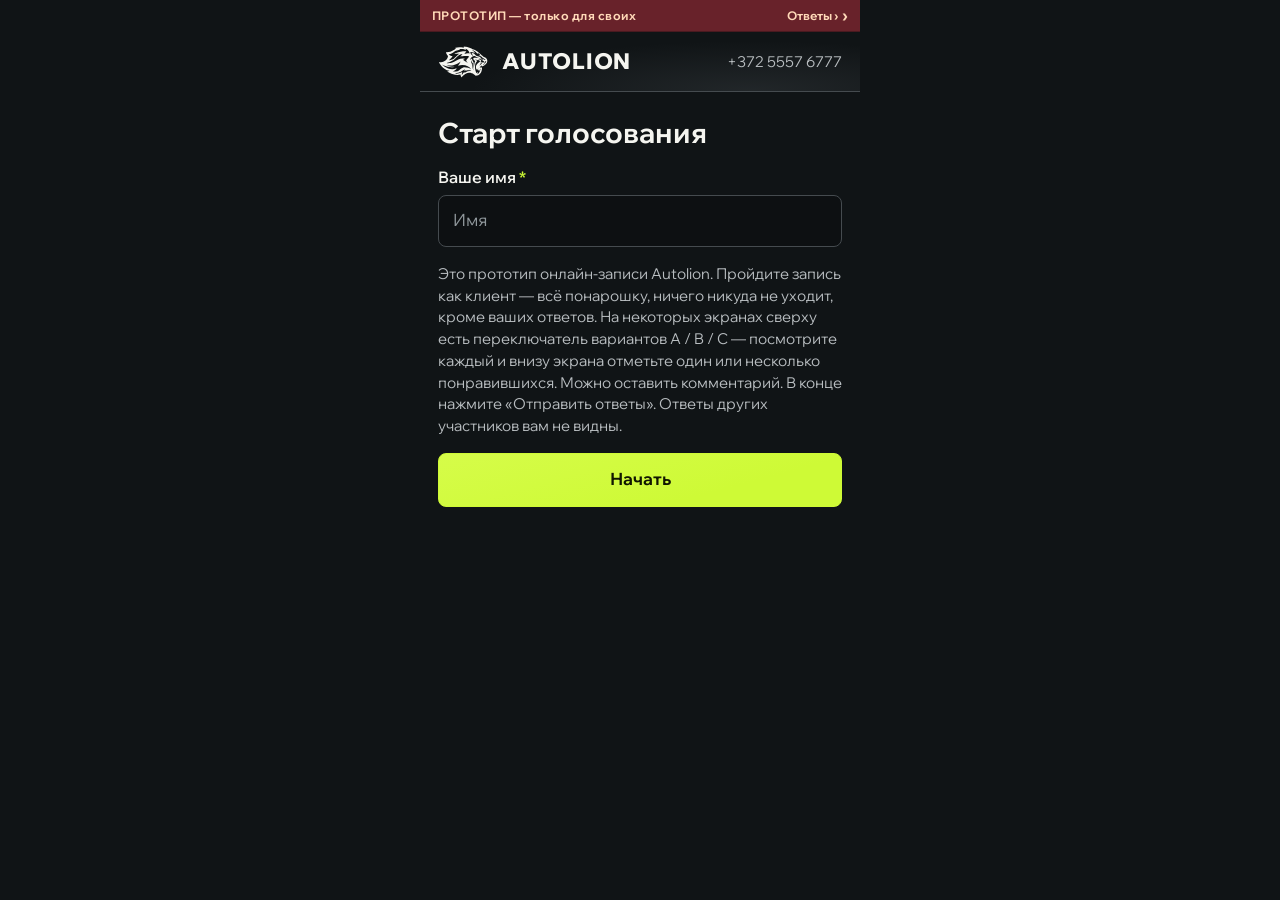
==== proto/index.html @ 2fd03dfa "Booking form voting prototype in /proto/" ====
<!doctype html>
<html lang="ru">
<head>
  <meta charset="utf-8">
  <meta name="robots" content="noindex, nofollow">
  <meta name="viewport" content="width=device-width, initial-scale=1, viewport-fit=cover">
  <title>Autolion — прототип записи (голосование)</title>
  <link rel="icon" href="data:,">
  <link rel="stylesheet" href="styles.css">
  <script src="config.js"></script>
  <script src="data.js"></script>
</head>
<body>
  <svg width="0" height="0" style="position:absolute">
    <defs>
      <symbol id="i-check" viewBox="0 0 24 24"><path d="M5 12.5l4.5 4.5L19 7.5"/></symbol>
      <symbol id="i-mail" viewBox="0 0 24 24"><rect x="3" y="5" width="18" height="14" rx="2"/><path d="M3 7l9 6 9-6"/></symbol>
      <symbol id="i-cal" viewBox="0 0 24 24"><rect x="3" y="5" width="18" height="16" rx="2"/><path d="M3 10h18M8 3v4M16 3v4"/></symbol>
      <symbol id="i-pin" viewBox="0 0 24 24"><path d="M12 21s7-6.1 7-11.5a7 7 0 0 0-14 0C5 14.9 12 21 12 21z"/><circle cx="12" cy="9.5" r="2.5"/></symbol>
      <symbol id="i-down" viewBox="0 0 24 24"><path d="M6 9l6 6 6-6"/></symbol>
      <symbol id="i-right" viewBox="0 0 24 24"><path d="M9 6l6 6-6 6"/></symbol>
      <symbol id="i-swap" viewBox="0 0 24 24"><path d="M4 8h13l-3-3M20 16H7l3 3"/></symbol>
      <symbol id="i-list" viewBox="0 0 24 24"><path d="M8 6h12M8 12h12M8 18h12M4 6h.01M4 12h.01M4 18h.01"/></symbol>
      <symbol id="i-wash" viewBox="0 0 24 24"><path d="M12 3s5 6 5 10a5 5 0 0 1-10 0c0-4 5-10 5-10z"/></symbol>
      <symbol id="i-tire" viewBox="0 0 24 24"><circle cx="12" cy="12" r="9"/><circle cx="12" cy="12" r="4"/></symbol>
      <symbol id="i-doc" viewBox="0 0 24 24"><path d="M14 3H6v18h12V7z"/><path d="M14 3v4h4M9 13h6M9 17h6"/></symbol>
      <symbol id="i-car" viewBox="0 0 24 24"><path d="M2.5 18.5v-3l2.2-3.8h7.6l3 3.8h3.2a1 1 0 0 1 1 1v2"/><path d="M2.5 18.5h1.7M9.4 18.5h4.7M19.3 18.5h1.2"/><circle cx="6.8" cy="18.5" r="1.9"/><circle cx="16.7" cy="18.5" r="1.9"/><circle cx="16.5" cy="5.5" r="3"/><path d="M18.7 7.7l2.8 2.8"/></symbol>
      <symbol id="i-snow" viewBox="0 0 24 24"><path d="M12 3v18M4.2 7.5l15.6 9M4.2 16.5l15.6-9"/></symbol>
      <symbol id="i-warn" viewBox="0 0 24 24"><circle cx="12" cy="12" r="9"/><path d="M12 8v5M12 16h.01"/></symbol>
      <symbol id="i-search" viewBox="0 0 24 24"><circle cx="11" cy="11" r="7"/><path d="M20 20l-4-4"/></symbol>
      <symbol id="i-plus" viewBox="0 0 24 24"><path d="M12 5v14M5 12h14"/></symbol>
    </defs>
  </svg>

  <div id="proto-bar">
    <span>ПРОТОТИП — только для своих</span>
    <button type="button" id="proto-answers">Ответы ›</button>
  </div>

  <header class="header">
    <span class="brand-symbol"></span>
    <span class="brand-word">AUTOLION</span>
    <span class="hdr-phone">+372&nbsp;5557&nbsp;6777</span>
  </header>

  <main id="app" aria-live="polite"></main>

  <div id="overlays"></div>

  <div id="toast" class="toast" role="status" aria-live="polite"></div>

  <script src="app.js"></script>
</body>
</html>
---- proto/styles.css ----
@font-face{
  font-family:'Wix Madefor Display';
  src:url('assets/WixMadeforDisplay-VariableFont_wght.ttf') format('truetype');
  font-weight:400 800;
  font-display:swap;
}
:root{
  color-scheme:dark;
  --bg:#101416;
  --surface:#15191C;
  --text:#f5f5f0;
  --muted:#b8bdc0;
  --muted2:#9aa1a5;
  --line:#454B4F;
  --accent:#CEFA36;
  --accent-top:#D6FC49;
  --on-accent:#111700;
  --selected:#252E19;
  --panel:linear-gradient(150deg,#1C2124,#121719);
  --secondary:rgba(8,12,14,.14);
  --ph:#8f979b;
  --amber:#FFB547;
  --gold:#ffcf7a;
  --field:#0d1012;
  --t-title:28px;
  --t-h:20px;
  --t-body:17px;
  --t-label:16px;
  --t-sec:15px;
  --t-meta:14px;
  --t-min:13px;
}
*{box-sizing:border-box}
html,body{margin:0;padding:0;background:var(--bg);color:var(--text);font-family:'Wix Madefor Display',Arial,sans-serif;font-size:var(--t-body);line-height:1.45;-webkit-font-smoothing:antialiased}
body{max-width:440px;margin:0 auto;min-height:100vh;display:flex;flex-direction:column}
img,svg{vertical-align:middle}
.icon{width:20px;height:20px;flex-shrink:0;fill:none;stroke:currentColor;stroke-width:1.75;stroke-linecap:round;stroke-linejoin:round}
button,input,select,textarea{font:inherit;color:inherit}
button{background:none;border:none;cursor:pointer;padding:0}
button:disabled{cursor:not-allowed}
a{color:inherit;text-decoration:none}

/* top bars */
#proto-bar{
  position:sticky;top:0;z-index:60;height:32px;padding:0 12px;
  display:flex;align-items:center;justify-content:space-between;gap:12px;
  background:#68222a;color:#ffd9b8;font-size:12px;font-weight:700;letter-spacing:.04em;
  border-bottom:1px solid #4a1a20;
}
#proto-answers{color:#ffd9b8;font-size:12px;font-weight:700;white-space:nowrap;display:flex;align-items:center;gap:4px;background:none;border:none;cursor:pointer}
#proto-answers::after{content:'›';font-size:16px;line-height:1}
.header{
  height:60px;display:flex;align-items:center;gap:14px;padding:0 18px;
  background:radial-gradient(ellipse at 75% 100%,rgba(140,150,157,.14),transparent 60%),var(--bg);
  border-bottom:1px solid var(--line);
}
.brand-symbol{
  width:50px;height:32px;background:url('assets/logo.svg') center/contain no-repeat;background-size:contain;flex:none;
}
.brand-word{font-size:22px;font-weight:800;letter-spacing:.035em;color:var(--text)}
.hdr-phone{margin-left:auto;font-size:15px;white-space:nowrap;color:var(--muted)}

/* voting bar */
.vote-bar{
  position:sticky;top:32px;z-index:54;background:var(--surface);border-bottom:1px solid var(--line);
  padding:8px 18px 10px;display:flex;flex-direction:column;gap:6px;
}
.vote-bar .vt{font-size:13px;font-weight:600;color:var(--muted2);margin:0}
.vote-switch{display:flex;gap:6px;flex-wrap:wrap}
.vote-switch button{
  min-height:36px;padding:6px 14px;border:1px solid var(--line);border-radius:20px;background:var(--field);
  font-size:15px;font-weight:600;color:var(--text);
}
.vote-switch button.on{background:var(--accent);color:var(--on-accent);border-color:var(--accent)}
.vote-switch button:disabled{opacity:.4;cursor:not-allowed}

/* main screens */
#app{flex:1;display:flex;flex-direction:column;padding:0 18px 24px;max-width:440px;width:100%;margin:0 auto}
.screen{flex:1;display:flex;flex-direction:column;gap:16px}
.screen > *{margin-top:0}
.screen > h2{margin-top:24px}
.screen > h3{margin-top:24px}
.stepline{font-size:var(--t-sec);color:var(--muted);margin:0 0 10px}
.stepline b{color:var(--accent);font-weight:600}
.steps{display:grid;grid-template-columns:repeat(4,1fr);gap:6px;margin:0 0 6px;padding:0;list-style:none}
.steps li{font-size:0;border-top-width:4px;border-top-style:solid;border-top-color:var(--line);padding-top:0;height:4px}
.steps li.done{border-top-color:#6f8a1d}
.steps li.cur{border-top-color:var(--accent)}
h2{font-size:var(--t-title);line-height:1.2;font-weight:700;margin:0}
h3{font-size:var(--t-h);line-height:1.3;margin:0;font-weight:600}
p{margin:0}

.button{
  display:flex;align-items:center;justify-content:center;gap:10px;min-height:54px;border:1px solid var(--line);
  border-radius:8px;padding:12px 18px;font-size:var(--t-body);font-weight:600;background:var(--secondary);width:100%;color:var(--text);
}
.button.primary{
  color:var(--on-accent);font-weight:700;border-color:var(--accent);
  background:linear-gradient(165deg,var(--accent-top),var(--accent) 70%);
}
.button.dim{opacity:.4;pointer-events:none}
.button.secondary{background:transparent;color:var(--muted)}
.back{display:flex;align-items:center;justify-content:center;min-height:44px;margin:0;font-size:16px;color:var(--muted)}
.row2{display:grid;grid-template-columns:1fr 1fr;gap:8px}
.row2 .button{margin-top:0;font-size:16px;padding:10px 8px;gap:8px}

/* groups / items */
.grp{border:1px solid var(--line);border-radius:8px;background:rgba(120,130,137,.04);overflow:hidden}
.grp-h{display:flex;align-items:center;gap:8px;padding:0 14px 0 0;min-height:64px}
.grp-main{flex:1;display:flex;align-items:center;gap:12px;background:none;border:none;color:inherit;padding:13px 0;text-align:left;min-width:0}
.grp-main .t{flex:1;min-width:0;font-size:var(--t-body);font-weight:600;line-height:1.25}
.grp-main .t small{display:block;font-size:14px;font-weight:400;color:var(--muted);line-height:1.3;margin-top:3px}
.grp-main .t small.et{font-style:italic;color:var(--muted2)}
.chev{width:18px;height:18px;color:var(--muted);flex:none}
.grp.open{border-color:var(--accent);background:var(--selected)}
.grp.open .grp-h{border-bottom:1px solid #3c4a22}
.grp-b{padding:8px 12px 12px}
.item{display:flex;align-items:flex-start;gap:10px;padding:10px 4px;border-bottom:1px solid #2f3a22;font-size:var(--t-body);min-height:52px;line-height:1.3}
.item:last-child{border-bottom:0}
.item .box{margin-top:2px}
.item.dis{color:#596066}
.item.dis .box{border-color:#41474b;background:#1b1f22}
.item .why{display:block;font-size:var(--t-min);color:var(--muted2);margin-top:2px}
.item .dur{margin-left:auto;font-size:var(--t-meta);color:var(--muted);white-space:nowrap}
.tot{display:flex;justify-content:space-between;align-items:center;margin-top:8px;padding:10px 12px;border-radius:6px;background:rgba(0,0,0,.25);font-size:var(--t-sec)}
.tot b{font-size:var(--t-h)}
.mnote{display:flex;gap:8px;font-size:var(--t-meta);color:var(--gold);line-height:1.4;margin-top:8px}
.mnote .icon{width:18px;height:18px;margin-top:1px;flex:none}
.i-btn{
  width:44px;height:44px;border-radius:50%;display:grid;place-items:center;flex:none;color:var(--muted);
  border:none;font-size:14px;font-style:italic;font-family:Georgia,serif;font-weight:700;
  position:relative;
}
.i-btn::before{content:'';position:absolute;width:24px;height:24px;border:1.5px solid #8f979b;border-radius:50%}
.i-btn.open::before{border-color:var(--accent);color:var(--accent)}
.i-btn.open{color:var(--accent)}
.info-inline{display:inline-flex;width:24px;height:24px;border-radius:50%;border:1.5px solid var(--muted);color:var(--muted);font-size:14px;font-weight:700;justify-content:center;align-items:center;font-style:italic;font-family:Georgia,serif;vertical-align:middle;margin-left:6px;background:none}

/* checkbox / radio */
.cb{display:flex;align-items:flex-start;gap:12px;font-size:var(--t-body);min-height:44px;margin:0;cursor:pointer}
.cb input[type=checkbox],.vp-option input[type=checkbox],.sheet .it input[type=checkbox]{
  position:absolute;opacity:0;width:24px;height:24px;margin:0;cursor:pointer;
}
.box{width:24px;height:24px;border:1.5px solid #5b6266;border-radius:6px;flex:none;display:grid;place-items:center;cursor:pointer;background:transparent}
.box.on{background:var(--accent);border-color:var(--accent)}
.box.on::after{content:'';width:6px;height:12px;border:solid var(--on-accent);border-width:0 2.5px 2.5px 0;transform:rotate(45deg) translate(-1px,-1px)}
.radio{width:22px;height:22px;border:1.5px solid currentColor;border-radius:50%;flex:none;display:grid;place-items:center;margin-left:auto}
.sel .radio{color:var(--accent)}
.sel .radio::after{content:'';width:10px;height:10px;border-radius:50%;background:currentColor}
.option{
  display:flex;align-items:center;gap:12px;border:1px solid var(--line);border-radius:8px;padding:12px 14px;min-height:56px;
  font-size:var(--t-body);line-height:1.3;background:rgba(120,130,137,.04);margin-bottom:8px;cursor:pointer;
}
.option.sel{border-color:var(--accent);background:var(--selected)}
.option .sub{display:block;font-size:var(--t-meta);color:var(--muted)}
.option .icon:first-child{width:24px;height:24px}

/* form fields */
.field{margin-bottom:0}
.field label.l{display:block;font-size:var(--t-label);font-weight:600;margin-bottom:6px}
.req{color:var(--accent);font-weight:700}
.opt{color:var(--muted);font-weight:400;font-size:var(--t-meta)}
.input,select.input{
  width:100%;border:1px solid var(--line);border-radius:8px;background:var(--field);padding:0 14px;
  font-size:var(--t-body);min-height:52px;color:var(--text);outline:none;
}
.input:focus{border-color:var(--accent)}
.input::placeholder{color:var(--ph)}
.input.dis{background:#191d20;border-style:dashed;color:#5a6166}
.legend-req{font-size:var(--t-meta);color:var(--muted);margin:0}
.small{font-size:var(--t-meta);color:var(--muted);margin:6px 0 0 36px;line-height:1.35}
.small.hl{color:var(--gold)}
.tip{position:relative;margin-top:9px;background:#e9ece6;color:#141a1c;border-radius:6px;padding:10px 12px;font-size:var(--t-sec);line-height:1.4;box-shadow:0 6px 20px rgba(0,0,0,.45)}
.tip::before{content:'';position:absolute;top:-6px;left:118px;border:6px solid transparent;border-top:0;border-bottom-color:#e9ece6}

/* phone country */
.phone{display:flex;gap:8px}
.cc{display:flex;align-items:center;gap:7px;border:1px solid var(--line);border-radius:8px;background:var(--surface);padding:0 11px;font-size:var(--t-body);min-height:52px;white-space:nowrap;cursor:pointer}
.cc.open{border-color:var(--accent)}
.phone .input{flex:1}
.dd{border:1px solid var(--accent);border-radius:8px;background:var(--surface);margin-top:6px;box-shadow:0 10px 28px rgba(0,0,0,.6);overflow:hidden}
.dd .s{padding:10px 12px;border-bottom:1px solid var(--line);color:var(--ph);font-size:16px;display:flex;align-items:center;gap:8px}
.dd .s input{flex:1;background:none;border:none;outline:none;color:var(--text);font-size:16px;min-height:28px}
.dd .r{display:flex;align-items:center;gap:11px;padding:0 12px;min-height:48px;font-size:var(--t-body);border-bottom:1px solid #262b2e;cursor:pointer;background:none;width:100%;text-align:left}
.dd .r:last-child{border-bottom:0}
.dd .r .c{margin-left:auto;color:var(--muted);font-size:14px;white-space:nowrap}
.dd .r.on{background:var(--selected)}
.dd .r.on .c{color:var(--accent)}
.dd .list{max-height:300px;overflow-y:auto}
.flag{font-family:'Noto Color Emoji','Segoe UI Emoji',sans-serif;font-size:20px;line-height:1}
.dim{opacity:.35}

/* calendar */
.calzone{position:relative;height:var(--zh,250px);min-height:150px;flex:none;margin:0 -6px;border-radius:8px}
.zonebg{position:absolute;inset:0;background:var(--surface);border-radius:8px;border:1px solid #2a3034;pointer-events:none}
.calscroll{position:absolute;inset:0;overflow-y:auto;overflow-x:hidden;overscroll-behavior:contain;scrollbar-width:none;-webkit-overflow-scrolling:touch;padding:0 6px;
  -webkit-mask-image:linear-gradient(#000 85%,transparent);mask-image:linear-gradient(#000 85%,transparent)}
.calscroll::-webkit-scrollbar{display:none}
.stick{position:sticky;top:0;z-index:3;background:var(--surface);padding-bottom:2px}
.stick .cal-head{margin:0;padding:4px 0 6px;font-size:20px;font-weight:600;justify-content:center;display:flex;align-items:center}
.dowrow{display:grid;grid-template-columns:repeat(7,1fr);gap:5px;text-align:center}
.dowrow div{font-size:var(--t-min);color:var(--muted)}
.wk{display:grid;grid-template-columns:repeat(7,1fr);gap:5px;padding-top:20px}
.wk .d{height:50px;display:flex;flex-direction:column;align-items:center;justify-content:center;gap:2px;font-size:var(--t-body);border:1px solid var(--line);border-radius:6px;position:relative;cursor:pointer;background:var(--field)}
.wk .d.open{border-color:#6b7378;font-weight:600}
.wk .d.closed{border-color:transparent;color:#4a5155;cursor:default;background:#181c1f}
.wk .d.sel{border-color:var(--accent);background:var(--accent);color:var(--on-accent);font-weight:700}
.wk .d.today{color:var(--text)}
.wk .d.today::after{content:'';position:absolute;bottom:6px;left:50%;width:5px;height:5px;margin-left:-2.5px;border-radius:50%;background:var(--accent)}
.wk .d.sel.today{color:var(--on-accent)}
.wk .d.sel.today::after{background:var(--on-accent)}
.mlab{font-size:11px;font-weight:600;color:var(--accent);line-height:1;text-transform:lowercase}
.fade{position:absolute;left:0;right:0;bottom:0;height:34px;pointer-events:none;z-index:4;border-radius:0 0 8px 8px;background:linear-gradient(to bottom,rgba(21,25,28,0),rgba(21,25,28,.85))}
.hint{display:flex;align-items:center;justify-content:center;gap:6px;font-size:14px;line-height:18px;color:var(--muted2);transition:opacity .35s ease;margin:0}
.hint svg{width:16px;height:16px;animation:bob 1.6s ease-in-out infinite}
.hint.gone{opacity:0;pointer-events:none}
@keyframes bob{0%,100%{transform:translateY(0)}50%{transform:translateY(3px)}}
#weeks.nudge{animation:nudge .6s ease-in-out .5s 1 both}
@keyframes nudge{0%,100%{transform:translateY(0)}45%{transform:translateY(-30px)}}

/* time slots */
.slots{display:grid;grid-template-columns:repeat(4,1fr);gap:6px}
.slot{border:1px solid var(--line);border-radius:6px;text-align:center;padding:11px 0;font-size:16px;height:44px;display:grid;place-items:center;cursor:pointer;background:var(--field)}
.slot.busy{background:#181c1f;color:#50575c;border-color:#2a3033;text-decoration:none;cursor:not-allowed}
.slot.sel{border-color:var(--accent);background:var(--accent);color:var(--on-accent);font-weight:700}

/* summary */
.sum{border:1px solid var(--line);border-radius:8px;background:var(--field)}
.sum div{display:flex;justify-content:space-between;gap:12px;padding:11px 13px;font-size:var(--t-sec);border-bottom:1px solid #2c3236}
.sum div:last-child{border-bottom:0}
.sum dt,.sum span:first-child{color:var(--muted)}
.sum b{text-align:right;font-weight:600;white-space:nowrap}
.ok{display:flex;gap:12px;align-items:center;margin-bottom:0}
.ok .circle{width:42px;height:42px;border-radius:50%;background:var(--accent);display:grid;place-items:center;color:var(--on-accent);flex:none}
.ok .circle .icon{width:24px;height:24px;stroke-width:2.6}
.ok h3{margin:0;font-size:24px}
.sent{display:flex;gap:10px;align-items:flex-start;font-size:var(--t-sec);border-radius:8px;padding:10px 12px;background:rgba(206,250,54,.08);border:1px solid #4e5f1a}
.sent.ph{background:rgba(255,181,71,.08);border-color:#6b5226}
.sent .icon{flex:none;margin-top:1px;color:var(--accent)}
.after{font-size:var(--t-meta);color:var(--muted);line-height:1.45}
.ask{border:1px solid #4e5f1a;border-radius:8px;background:var(--selected);padding:16px 14px 14px}
.ask p{margin:0 0 12px;font-size:var(--t-body);font-weight:600;line-height:1.35}
.ask .button{margin:0}
.link{display:flex;justify-content:flex-start;align-items:center;gap:8px;color:var(--accent);font-size:16px;font-weight:600;background:none;border:none;padding:0;cursor:pointer}
.under{text-align:center;font-size:var(--t-meta);color:var(--muted)}
.under b{white-space:nowrap;color:var(--text);font-weight:600}

/* step5 */
.optbadge{display:inline-block;font-size:12px;font-weight:700;color:var(--accent);border:1px solid var(--accent);border-radius:6px;padding:3px 9px}
.top{display:flex;flex-direction:column;gap:8px}
.top .note{margin:0;font-size:var(--t-sec)}
.blk{display:flex;flex-direction:column;gap:12px}
.blk h3{margin:0}
.toggle{display:grid;grid-template-columns:1fr 1fr;border:1px solid var(--line);border-radius:8px;padding:4px;gap:4px}
.toggle div,.toggle button{background:none;border:0;font-family:inherit;min-height:44px;text-align:center;padding:10px 0;border-radius:6px;font-size:16px;color:var(--muted);cursor:pointer}
.toggle .on{background:var(--accent);color:var(--on-accent);font-weight:700}
.addr{display:grid;grid-template-columns:1fr 116px;gap:10px}
.country{position:relative}
.combo{border:1px solid var(--accent);border-radius:8px;background:var(--surface);overflow:hidden}
.combo .srch{display:flex;align-items:center;gap:10px;padding:0 12px;border-bottom:1px solid var(--line);min-height:52px}
.combo .srch svg{width:20px;height:20px;color:var(--muted)}
.combo .srch input{flex:1;background:none;border:0;color:var(--text);font:inherit;font-size:17px;outline:none;min-height:50px}
.combo .r{display:flex;align-items:center;gap:11px;padding:0 12px;min-height:48px;font-size:var(--t-body);border-bottom:1px solid #262b2e;cursor:pointer;background:none;width:100%;text-align:left}
.combo .r:last-child{border:0}
.combo .r .c{margin-left:auto;color:var(--muted);font-size:14px}
.combo .list{max-height:290px;overflow-y:auto}
.combo .sep{font-size:13px;color:var(--muted);padding:8px 12px 4px}
.car{display:flex;flex-direction:column;gap:10px}
.rowlink{display:flex;justify-content:space-between;align-items:center;gap:10px;min-height:52px;border:1px solid var(--line);border-radius:8px;padding:12px 14px;font-size:16px;font-weight:600;color:var(--accent);cursor:pointer}

/* upsell variants */
.up-card{border:1px solid var(--line);border-radius:8px;padding:14px;background:rgba(120,130,137,.04)}
.up-card b{display:block;font-size:16px;margin-bottom:4px}
.up-card p{margin:0 0 8px;font-size:var(--t-sec);color:var(--muted);line-height:1.4}
.up-card .lnk{color:var(--accent);font-weight:600;background:none;border:none;padding:0;cursor:pointer}
.up-line{display:flex;gap:10px;align-items:flex-start;font-size:var(--t-sec);line-height:1.4;color:var(--muted);padding:0 2px}
.up-line .icon{width:20px;height:20px;flex:none;margin-top:1px;color:var(--muted)}
.up-line .lnk{color:var(--accent);font-weight:600;white-space:nowrap;background:none;border:none;padding:0;cursor:pointer}
.chip{display:flex;align-items:center;gap:10px;min-height:48px;border:1px dashed #5a6166;border-radius:24px;padding:8px 16px;font-size:var(--t-sec);color:var(--muted);line-height:1.3}
.chip .pl{color:var(--accent);font-size:20px;font-weight:700;line-height:1}
.chip .lnk{margin-left:auto;color:var(--accent);font-weight:600;background:none;border:none;padding:0;cursor:pointer}
.hero-up{border:1px solid var(--accent);border-radius:8px;background:var(--selected);padding:18px 16px 16px}
.hero-up .t{font-size:20px;font-weight:700;line-height:1.3;margin:0 0 6px}
.hero-up p{margin:0 0 14px;font-size:16px;line-height:1.45;color:#d9ddd6}
.hero-up .button{margin:0}
.dir{display:flex;flex-direction:column;gap:8px}
.dir .q{margin:0;font-size:20px;font-weight:700;line-height:1.3}
.dir .qs{margin:0 0 4px;font-size:16px;color:#d9ddd6;line-height:1.45}
.dir .qs2{margin:4px 0 0;font-size:var(--t-meta);color:var(--muted)}
.drow{display:flex;align-items:center;gap:12px;min-height:64px;padding:12px 14px;border:1px solid var(--line);border-radius:8px;background:rgba(120,130,137,.04);color:var(--text);cursor:pointer;background:none;width:100%;text-align:left}
.drow .t{flex:1;font-size:var(--t-body);font-weight:600;line-height:1.3}
.drow .t small{display:block;font-size:var(--t-meta);font-weight:400;color:var(--muted);margin-top:2px}
.drow .icon{width:24px;height:24px;flex:none}
.drow .chev{width:18px;height:18px;color:var(--muted)}
.drow.main{border-color:var(--accent);background:var(--selected)}
.drow.main .icon:first-child,.drow.main .chev{color:var(--accent)}
.tiles{display:grid;grid-template-columns:1fr 1fr;gap:8px}
.tile{display:flex;flex-direction:column;gap:4px;min-height:132px;padding:12px;border:1px solid #4e5f1a;border-radius:8px;background:rgba(0,0,0,.25);color:var(--text);cursor:pointer}
.tile .icon{width:24px;height:24px;color:var(--accent);margin-bottom:4px}
.tile b{font-size:16px;line-height:1.3}
.tile small{font-size:var(--t-meta);color:var(--muted);line-height:1.35}

/* voting panel */
.vote-panel{
  margin-top:0;border:1.5px dashed var(--amber);border-radius:10px;padding:16px 14px;background:rgba(255,181,71,.05);
}
.vote-panel.highlight{animation:voteFlash .8s ease-in-out 1}
@keyframes voteFlash{0%,100%{box-shadow:0 0 0 0 rgba(255,181,71,0)}50%{box-shadow:0 0 0 4px rgba(255,181,71,.35)}}
.vote-panel h4{margin:0 0 8px;font-size:var(--t-label);color:var(--amber);font-weight:700}
.vote-panel p{font-size:var(--t-sec);color:var(--muted);margin:0 0 12px}
.vp-option{display:flex;align-items:flex-start;gap:10px;margin:8px 0;cursor:pointer;min-height:44px}
.vp-option .box{margin-top:2px;flex:none}
.vp-option span{flex:1;font-size:var(--t-sec);padding-top:2px}
.vp-comment{width:100%;border:1px solid var(--line);border-radius:8px;background:var(--field);color:var(--text);padding:12px 14px;font-size:var(--t-body);min-height:80px;resize:vertical;margin-top:8px}
.vote-msg{font-size:var(--t-sec);color:var(--amber);font-weight:600;margin:0 0 8px}
.hidden{display:none}

/* bottom sheets */
.scrim{position:fixed;inset:0;background:rgba(0,0,0,.62);z-index:100}
.sheet{
  position:fixed;left:0;right:0;bottom:0;z-index:101;max-width:402px;margin:0 auto;background:var(--surface);
  border-top:1px solid var(--line);border-radius:16px 16px 0 0;padding:8px 18px 18px;height:88vh;max-height:88vh;
  display:flex;flex-direction:column;gap:12px;animation:sheetUp .25s ease-out both;
}
@keyframes sheetUp{from{transform:translateY(40px);opacity:0}to{transform:translateY(0);opacity:1}}
.grab{width:40px;height:5px;border-radius:3px;background:#4a5155;margin:2px auto 0}
.sheet h3{margin:0;font-size:20px}
.sheet .sub{margin:0;font-size:var(--t-sec);color:var(--muted);line-height:1.4}
.sheet .lst{overflow:auto;flex:1;min-height:0;border-top:1px solid #2c3236;padding-bottom:120px;
  -webkit-mask-image:none;mask-image:none}
.sheet .g{font-size:13px;color:var(--muted);text-transform:uppercase;letter-spacing:.06em;margin:12px 0 2px}
.sheet .it{display:grid;grid-template-columns:24px 1fr auto 44px;align-items:center;gap:10px;min-height:48px;border-bottom:1px solid #262b2e;font-size:var(--t-body);padding:8px 0}
.sheet .it .box{width:24px;height:24px;border-radius:6px;flex:none}
.sheet .it .info{width:44px;height:44px}
.sheet .it .title{min-width:0}
.sheet .it .title .name{font-size:var(--t-body);line-height:1.3}
.sheet .it .title .small-line{display:block;font-size:var(--t-min);color:var(--muted);margin-top:2px}
.price{display:block;font-size:15px;color:var(--muted);white-space:nowrap;text-align:right}
.price small{display:block;font-size:13px;color:var(--muted2)}
.price .promo{color:var(--accent);font-size:13px;display:block}
.popular-chip{display:inline-block;font-size:11px;font-weight:700;color:var(--on-accent);background:var(--accent);border-radius:4px;padding:2px 6px;margin-bottom:2px}
.sheet-footer{background:#15191C;box-shadow:0 -6px 16px rgba(0,0,0,.45);padding-top:12px;border-top:1px solid var(--line);margin-top:0}
.info-sheet{max-height:80vh;height:auto;padding-bottom:24px}
.info-sheet .sheet-body{overflow:auto;flex:1;min-height:0}
.badge-row{margin:8px 0}
.badge{display:inline-block;font-size:11px;font-weight:700;color:#111;background:var(--amber);border-radius:4px;padding:2px 6px;text-transform:uppercase;letter-spacing:.06em}
.inc,.exc{margin:8px 0;display:flex;flex-direction:column;gap:4px}
.inc h4,.exc h4{margin:8px 0 4px;font-size:16px;font-weight:600}
.inc-item,.exc-item{display:flex;gap:8px;align-items:flex-start;font-size:var(--t-sec);line-height:1.4}
.inc-item .check{color:var(--accent);font-weight:700;flex:none}
.exc-item .cross{color:#9aa1a5;font-weight:700;flex:none}

/* toast */
.toast{
  position:fixed;left:50%;bottom:24px;transform:translateX(-50%) translateY(20px);z-index:200;opacity:0;
  background:var(--text);color:var(--bg);border-radius:24px;padding:12px 20px;font-size:var(--t-sec);font-weight:600;
  transition:opacity .25s ease, transform .25s ease;pointer-events:none;max-width:90%;text-align:center;
}
.toast.show{opacity:1;transform:translateX(-50%) translateY(0)}
/* misc */
.muted{color:var(--muted)}
.small-line{display:block;font-size:var(--t-meta);color:var(--muted);margin-top:2px}
.italic{font-style:italic}
.center{text-align:center}
.mt{margin-top:12px}
.hidden{display:none}
@media (prefers-reduced-motion: reduce){
  *{animation-duration:.01ms!important;animation-iteration-count:1!important;transition-duration:.01ms!important}
}
.input.invalid,input.invalid{border-color:#ff7a66 !important;box-shadow:0 0 0 1px #ff7a66}
.prev-booked{margin:0;font-size:15px;color:var(--muted)}
.ptab{border:1px solid var(--line);border-radius:10px;padding:12px 14px;font-size:15px}
.ptab ul{margin:4px 0 10px;padding-left:18px;color:var(--text)}
.ptab li{margin:2px 0}
.ptab-h{margin:0;font-size:14px;font-weight:600;color:var(--muted)}
.ptab-note{margin:0;font-size:14px;color:var(--muted)}
/* QA 19.10: spacing under inputs with checkbox rows, chip on its own line */
.field .input + .cb{margin-top:12px}
.cb{align-items:center}
.cb + .small{margin:-4px 0 0 36px;font-size:14px;color:var(--muted)}
.popular-chip{display:table;margin-bottom:4px}
.sum .link[data-go],[data-go].link{display:block;padding:10px 16px 12px;min-height:44px;text-align:left}
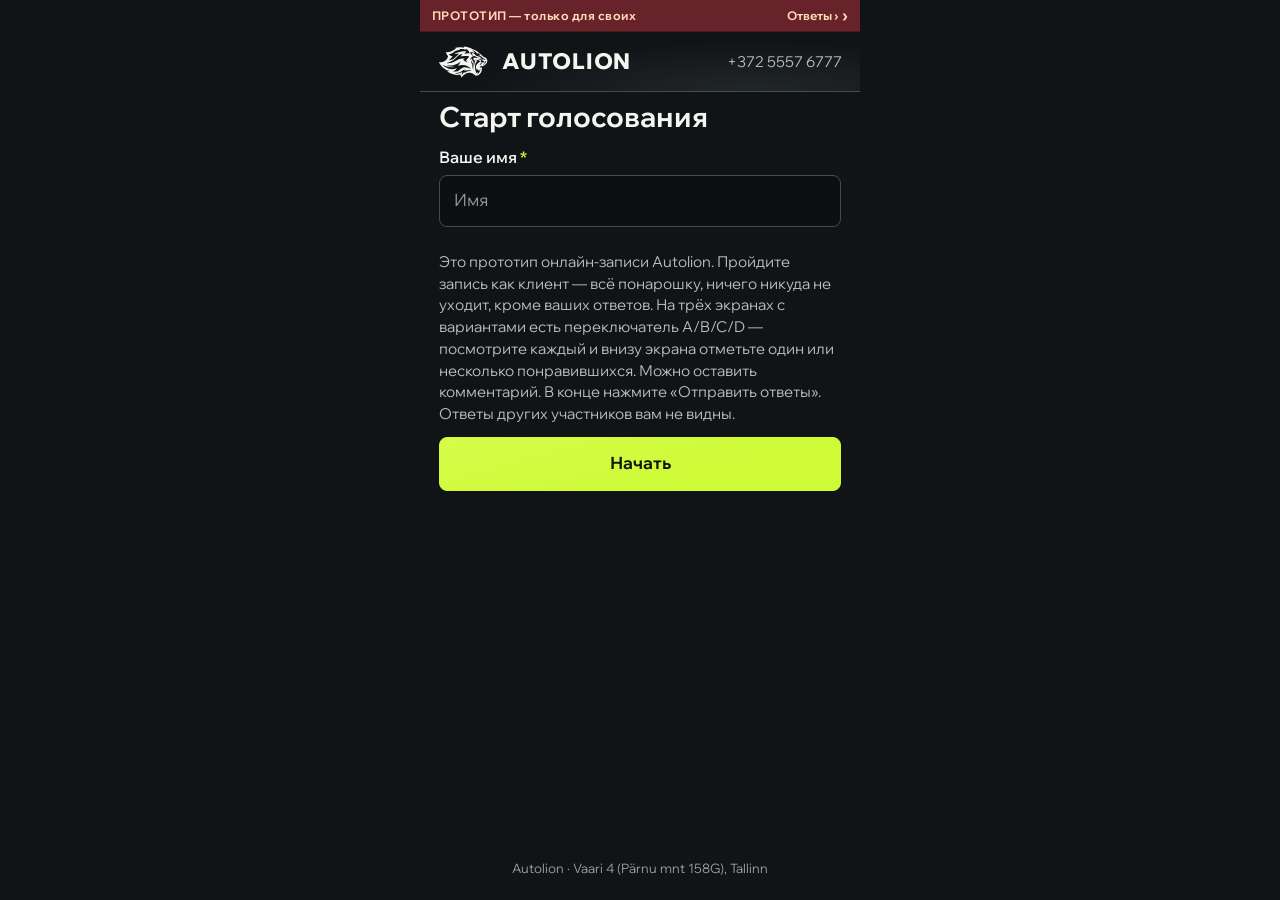
==== commit e104ea81: "Proto: fix freeze, v5 look, step 1 heading/button, Back on every step, 3 vote screens" ====
--- a/proto/index.html
+++ b/proto/index.html
@@ -45,10 +45,12 @@
 
   <main id="app" aria-live="polite"></main>
 
+  <footer class="foot">Autolion · Vaari 4 (Pärnu mnt 158G), Tallinn</footer>
+
   <div id="overlays"></div>
-
   <div id="toast" class="toast" role="status" aria-live="polite"></div>
 
   <script src="app.js"></script>
 </body>
 </html>
+
--- a/proto/styles.css
+++ b/proto/styles.css
@@ -7,19 +7,19 @@
 :root{
   color-scheme:dark;
   --bg:#101416;
-  --surface:#15191C;
+  --surface:#15191c;
   --text:#f5f5f0;
   --muted:#b8bdc0;
   --muted2:#9aa1a5;
-  --line:#454B4F;
-  --accent:#CEFA36;
-  --accent-top:#D6FC49;
+  --line:#454b4f;
+  --accent:#cefa36;
+  --accent-top:#d6fc49;
   --on-accent:#111700;
-  --selected:#252E19;
-  --panel:linear-gradient(150deg,#1C2124,#121719);
+  --selected:#252e19;
+  --panel:linear-gradient(150deg,#1c2124,#121719);
   --secondary:rgba(8,12,14,.14);
   --ph:#8f979b;
-  --amber:#FFB547;
+  --amber:#ffb547;
   --gold:#ffcf7a;
   --field:#0d1012;
   --t-title:28px;
@@ -40,79 +40,67 @@
 button:disabled{cursor:not-allowed}
 a{color:inherit;text-decoration:none}
 
-/* top bars */
 #proto-bar{
-  position:sticky;top:0;z-index:60;height:32px;padding:0 12px;
-  display:flex;align-items:center;justify-content:space-between;gap:12px;
-  background:#68222a;color:#ffd9b8;font-size:12px;font-weight:700;letter-spacing:.04em;
-  border-bottom:1px solid #4a1a20;
+  position:static;height:32px;padding:0 12px;display:flex;align-items:center;justify-content:space-between;gap:12px;
+  background:#68222a;color:#ffd9b8;font-size:12px;font-weight:700;letter-spacing:.04em;border-bottom:1px solid #4a1a20;
 }
 #proto-answers{color:#ffd9b8;font-size:12px;font-weight:700;white-space:nowrap;display:flex;align-items:center;gap:4px;background:none;border:none;cursor:pointer}
 #proto-answers::after{content:'›';font-size:16px;line-height:1}
 .header{
-  height:60px;display:flex;align-items:center;gap:14px;padding:0 18px;
-  background:radial-gradient(ellipse at 75% 100%,rgba(140,150,157,.14),transparent 60%),var(--bg);
-  border-bottom:1px solid var(--line);
-}
-.brand-symbol{
-  width:50px;height:32px;background:url('assets/logo.svg') center/contain no-repeat;background-size:contain;flex:none;
-}
-.brand-word{font-size:22px;font-weight:800;letter-spacing:.035em;color:var(--text)}
-.hdr-phone{margin-left:auto;font-size:15px;white-space:nowrap;color:var(--muted)}
-
-/* voting bar */
+  height:60px;display:flex;align-items:center;gap:14px;padding:0 18px;background:radial-gradient(ellipse at 75% 100%,rgba(140,150,157,.14),transparent 60%),var(--bg);
+  border-bottom:1px solid var(--line);position:static;
+}
+.brand-symbol{width:50px;height:32px;background:url('assets/logo.svg') center/contain no-repeat;flex:none}
+.brand-word{font-size:22px;font-weight:800;letter-spacing:.035em}
+.hdr-phone{margin-left:auto;font-size:var(--t-sec);color:var(--muted);white-space:nowrap}
+
+#app{flex:1;display:flex;flex-direction:column;padding:0 18px;width:100%;margin:0 auto}
+.foot{padding:14px 18px 22px;font-size:var(--t-min);color:var(--muted2);text-align:center}
+
 .vote-bar{
-  position:sticky;top:32px;z-index:54;background:var(--surface);border-bottom:1px solid var(--line);
-  padding:8px 18px 10px;display:flex;flex-direction:column;gap:6px;
-}
-.vote-bar .vt{font-size:13px;font-weight:600;color:var(--muted2);margin:0}
-.vote-switch{display:flex;gap:6px;flex-wrap:wrap}
+  display:flex;align-items:center;gap:8px;padding:6px 10px;margin:6px 0 0;
+  border:1px dashed var(--amber);border-radius:8px;background:rgba(255,181,71,.06);
+}
+.vote-bar .vt{font-size:12px;font-weight:700;color:var(--amber);margin:0;white-space:nowrap}
+.vote-switch{display:flex;gap:5px;flex-wrap:wrap}
 .vote-switch button{
-  min-height:36px;padding:6px 14px;border:1px solid var(--line);border-radius:20px;background:var(--field);
-  font-size:15px;font-weight:600;color:var(--text);
+  min-height:32px;padding:4px 10px;border:1px solid var(--line);border-radius:16px;background:var(--field);
+  font-size:14px;font-weight:700;color:var(--text);
 }
 .vote-switch button.on{background:var(--accent);color:var(--on-accent);border-color:var(--accent)}
-.vote-switch button:disabled{opacity:.4;cursor:not-allowed}
-
-/* main screens */
-#app{flex:1;display:flex;flex-direction:column;padding:0 18px 24px;max-width:440px;width:100%;margin:0 auto}
-.screen{flex:1;display:flex;flex-direction:column;gap:16px}
-.screen > *{margin-top:0}
-.screen > h2{margin-top:24px}
-.screen > h3{margin-top:24px}
-.stepline{font-size:var(--t-sec);color:var(--muted);margin:0 0 10px}
+
+.screen{width:100%;max-width:402px;margin:0 auto;display:flex;flex-direction:column;gap:12px;padding:8px 0 24px}
+.crumb{padding:8px 0 0;font-size:var(--t-min);color:var(--muted)}
+h2{font-size:var(--t-title);line-height:1.2;font-weight:700;margin:0}
+h3{font-size:var(--t-h);line-height:1.3;margin:0;font-weight:600}
+p{margin:0}
+.stepline{font-size:var(--t-sec);color:var(--muted);margin:0}
 .stepline b{color:var(--accent);font-weight:600}
-.steps{display:grid;grid-template-columns:repeat(4,1fr);gap:6px;margin:0 0 6px;padding:0;list-style:none}
+.steps{display:grid;grid-template-columns:repeat(4,1fr);gap:6px;margin:0;padding:0;list-style:none}
 .steps li{font-size:0;border-top-width:4px;border-top-style:solid;border-top-color:var(--line);padding-top:0;height:4px}
 .steps li.done{border-top-color:#6f8a1d}
 .steps li.cur{border-top-color:var(--accent)}
-h2{font-size:var(--t-title);line-height:1.2;font-weight:700;margin:0}
-h3{font-size:var(--t-h);line-height:1.3;margin:0;font-weight:600}
-p{margin:0}
 
 .button{
   display:flex;align-items:center;justify-content:center;gap:10px;min-height:54px;border:1px solid var(--line);
   border-radius:8px;padding:12px 18px;font-size:var(--t-body);font-weight:600;background:var(--secondary);width:100%;color:var(--text);
 }
-.button.primary{
-  color:var(--on-accent);font-weight:700;border-color:var(--accent);
-  background:linear-gradient(165deg,var(--accent-top),var(--accent) 70%);
-}
-.button.dim{opacity:.4;pointer-events:none}
+.button.primary{color:var(--on-accent);font-weight:700;border-color:var(--accent);background:linear-gradient(165deg,var(--accent-top),var(--accent) 70%)}
+.button.dim{opacity:.35;pointer-events:none}
 .button.secondary{background:transparent;color:var(--muted)}
-.back{display:flex;align-items:center;justify-content:center;min-height:44px;margin:0;font-size:16px;color:var(--muted)}
+.back{display:flex;align-items:center;justify-content:flex-start;align-self:flex-start;min-height:44px;margin:0;padding:0 12px 0 0;font-size:16px;color:var(--muted)}
+.sheet .back,.ov .back{justify-content:center;align-self:center}
 .row2{display:grid;grid-template-columns:1fr 1fr;gap:8px}
 .row2 .button{margin-top:0;font-size:16px;padding:10px 8px;gap:8px}
 
-/* groups / items */
 .grp{border:1px solid var(--line);border-radius:8px;background:rgba(120,130,137,.04);overflow:hidden}
-.grp-h{display:flex;align-items:center;gap:8px;padding:0 14px 0 0;min-height:64px}
+.grp-h{display:flex;align-items:center;gap:8px;padding:0 8px 0 0;min-height:64px}
 .grp-main{flex:1;display:flex;align-items:center;gap:12px;background:none;border:none;color:inherit;padding:13px 0;text-align:left;min-width:0}
 .grp-main .t{flex:1;min-width:0;font-size:var(--t-body);font-weight:600;line-height:1.25}
-.grp-main .t small{display:block;font-size:14px;font-weight:400;color:var(--muted);line-height:1.3;margin-top:3px}
+.grp-main .t small{display:block;font-size:var(--t-meta);font-weight:400;color:var(--muted);line-height:1.3;margin-top:3px}
 .grp-main .t small.et{font-style:italic;color:var(--muted2)}
 .chev{width:18px;height:18px;color:var(--muted);flex:none}
-.grp.open{border-color:var(--accent);background:var(--selected)}
+.grp.open,.grp.sel{border-color:var(--accent);background:var(--selected)}
 .grp.open .grp-h{border-bottom:1px solid #3c4a22}
 .grp-b{padding:8px 12px 12px}
 .item{display:flex;align-items:flex-start;gap:10px;padding:10px 4px;border-bottom:1px solid #2f3a22;font-size:var(--t-body);min-height:52px;line-height:1.3}
@@ -127,20 +115,15 @@
 .mnote{display:flex;gap:8px;font-size:var(--t-meta);color:var(--gold);line-height:1.4;margin-top:8px}
 .mnote .icon{width:18px;height:18px;margin-top:1px;flex:none}
 .i-btn{
-  width:44px;height:44px;border-radius:50%;display:grid;place-items:center;flex:none;color:var(--muted);
-  border:none;font-size:14px;font-style:italic;font-family:Georgia,serif;font-weight:700;
-  position:relative;
+  width:36px;height:36px;border-radius:50%;display:grid;place-items:center;flex:none;color:var(--muted);
+  border:none;font-size:14px;font-style:italic;font-family:Georgia,serif;font-weight:700;position:relative;
 }
 .i-btn::before{content:'';position:absolute;width:24px;height:24px;border:1.5px solid #8f979b;border-radius:50%}
-.i-btn.open::before{border-color:var(--accent);color:var(--accent)}
-.i-btn.open{color:var(--accent)}
+.i-btn.open::before,.i-btn.open{color:var(--accent);border-color:var(--accent)}
 .info-inline{display:inline-flex;width:24px;height:24px;border-radius:50%;border:1.5px solid var(--muted);color:var(--muted);font-size:14px;font-weight:700;justify-content:center;align-items:center;font-style:italic;font-family:Georgia,serif;vertical-align:middle;margin-left:6px;background:none}
 
-/* checkbox / radio */
-.cb{display:flex;align-items:flex-start;gap:12px;font-size:var(--t-body);min-height:44px;margin:0;cursor:pointer}
-.cb input[type=checkbox],.vp-option input[type=checkbox],.sheet .it input[type=checkbox]{
-  position:absolute;opacity:0;width:24px;height:24px;margin:0;cursor:pointer;
-}
+.cb{display:flex;align-items:center;gap:12px;font-size:var(--t-body);min-height:44px;margin:0;cursor:pointer}
+.cb input[type=checkbox],.vp-option input[type=checkbox]{position:absolute;opacity:0;width:24px;height:24px;margin:0;cursor:pointer}
 .box{width:24px;height:24px;border:1.5px solid #5b6266;border-radius:6px;flex:none;display:grid;place-items:center;cursor:pointer;background:transparent}
 .box.on{background:var(--accent);border-color:var(--accent)}
 .box.on::after{content:'';width:6px;height:12px;border:solid var(--on-accent);border-width:0 2.5px 2.5px 0;transform:rotate(45deg) translate(-1px,-1px)}
@@ -149,14 +132,13 @@
 .sel .radio::after{content:'';width:10px;height:10px;border-radius:50%;background:currentColor}
 .option{
   display:flex;align-items:center;gap:12px;border:1px solid var(--line);border-radius:8px;padding:12px 14px;min-height:56px;
-  font-size:var(--t-body);line-height:1.3;background:rgba(120,130,137,.04);margin-bottom:8px;cursor:pointer;
+  font-size:var(--t-body);line-height:1.3;background:rgba(120,130,137,.04);margin-bottom:8px;cursor:pointer;color:var(--text);width:100%;
 }
 .option.sel{border-color:var(--accent);background:var(--selected)}
 .option .sub{display:block;font-size:var(--t-meta);color:var(--muted)}
 .option .icon:first-child{width:24px;height:24px}
 
-/* form fields */
-.field{margin-bottom:0}
+.field{margin-bottom:12px}
 .field label.l{display:block;font-size:var(--t-label);font-weight:600;margin-bottom:6px}
 .req{color:var(--accent);font-weight:700}
 .opt{color:var(--muted);font-weight:400;font-size:var(--t-meta)}
@@ -167,13 +149,13 @@
 .input:focus{border-color:var(--accent)}
 .input::placeholder{color:var(--ph)}
 .input.dis{background:#191d20;border-style:dashed;color:#5a6166}
+.input.invalid,input.invalid{border-color:#ff7a66 !important;box-shadow:0 0 0 1px #ff7a66}
 .legend-req{font-size:var(--t-meta);color:var(--muted);margin:0}
 .small{font-size:var(--t-meta);color:var(--muted);margin:6px 0 0 36px;line-height:1.35}
 .small.hl{color:var(--gold)}
 .tip{position:relative;margin-top:9px;background:#e9ece6;color:#141a1c;border-radius:6px;padding:10px 12px;font-size:var(--t-sec);line-height:1.4;box-shadow:0 6px 20px rgba(0,0,0,.45)}
 .tip::before{content:'';position:absolute;top:-6px;left:118px;border:6px solid transparent;border-top:0;border-bottom-color:#e9ece6}
 
-/* phone country */
 .phone{display:flex;gap:8px}
 .cc{display:flex;align-items:center;gap:7px;border:1px solid var(--line);border-radius:8px;background:var(--surface);padding:0 11px;font-size:var(--t-body);min-height:52px;white-space:nowrap;cursor:pointer}
 .cc.open{border-color:var(--accent)}
@@ -190,13 +172,12 @@
 .flag{font-family:'Noto Color Emoji','Segoe UI Emoji',sans-serif;font-size:20px;line-height:1}
 .dim{opacity:.35}
 
-/* calendar */
-.calzone{position:relative;height:var(--zh,250px);min-height:150px;flex:none;margin:0 -6px;border-radius:8px}
-.zonebg{position:absolute;inset:0;background:var(--surface);border-radius:8px;border:1px solid #2a3034;pointer-events:none}
+.calzone{position:relative;height:var(--zh,236px);min-height:150px;flex:none;margin:0 -6px;border-radius:8px}
+.zonebg{position:absolute;inset:0;background:#181c1f;border-radius:8px;border:1px solid #2a3034;pointer-events:none}
 .calscroll{position:absolute;inset:0;overflow-y:auto;overflow-x:hidden;overscroll-behavior:contain;scrollbar-width:none;-webkit-overflow-scrolling:touch;padding:0 6px;
   -webkit-mask-image:linear-gradient(#000 85%,transparent);mask-image:linear-gradient(#000 85%,transparent)}
 .calscroll::-webkit-scrollbar{display:none}
-.stick{position:sticky;top:0;z-index:3;background:var(--surface);padding-bottom:2px}
+.stick{position:sticky;top:0;z-index:3;background:#181c1f;padding-bottom:2px}
 .stick .cal-head{margin:0;padding:4px 0 6px;font-size:20px;font-weight:600;justify-content:center;display:flex;align-items:center}
 .dowrow{display:grid;grid-template-columns:repeat(7,1fr);gap:5px;text-align:center}
 .dowrow div{font-size:var(--t-min);color:var(--muted)}
@@ -210,21 +191,19 @@
 .wk .d.sel.today{color:var(--on-accent)}
 .wk .d.sel.today::after{background:var(--on-accent)}
 .mlab{font-size:11px;font-weight:600;color:var(--accent);line-height:1;text-transform:lowercase}
-.fade{position:absolute;left:0;right:0;bottom:0;height:34px;pointer-events:none;z-index:4;border-radius:0 0 8px 8px;background:linear-gradient(to bottom,rgba(21,25,28,0),rgba(21,25,28,.85))}
-.hint{display:flex;align-items:center;justify-content:center;gap:6px;font-size:14px;line-height:18px;color:var(--muted2);transition:opacity .35s ease;margin:0}
+.fade{position:absolute;left:0;right:0;bottom:0;height:34px;pointer-events:none;z-index:4;border-radius:0 0 8px 8px;background:linear-gradient(to bottom,rgba(24,28,31,0),rgba(24,28,31,.85))}
+.hint{display:flex;align-items:center;justify-content:center;gap:6px;font-size:14px;line-height:18px;color:var(--muted2);transition:opacity .35s ease;margin:6px 0 0}
 .hint svg{width:16px;height:16px;animation:bob 1.6s ease-in-out infinite}
 .hint.gone{opacity:0;pointer-events:none}
 @keyframes bob{0%,100%{transform:translateY(0)}50%{transform:translateY(3px)}}
 #weeks.nudge{animation:nudge .6s ease-in-out .5s 1 both}
 @keyframes nudge{0%,100%{transform:translateY(0)}45%{transform:translateY(-30px)}}
 
-/* time slots */
 .slots{display:grid;grid-template-columns:repeat(4,1fr);gap:6px}
 .slot{border:1px solid var(--line);border-radius:6px;text-align:center;padding:11px 0;font-size:16px;height:44px;display:grid;place-items:center;cursor:pointer;background:var(--field)}
 .slot.busy{background:#181c1f;color:#50575c;border-color:#2a3033;text-decoration:none;cursor:not-allowed}
 .slot.sel{border-color:var(--accent);background:var(--accent);color:var(--on-accent);font-weight:700}
 
-/* summary */
 .sum{border:1px solid var(--line);border-radius:8px;background:var(--field)}
 .sum div{display:flex;justify-content:space-between;gap:12px;padding:11px 13px;font-size:var(--t-sec);border-bottom:1px solid #2c3236}
 .sum div:last-child{border-bottom:0}
@@ -245,14 +224,13 @@
 .under{text-align:center;font-size:var(--t-meta);color:var(--muted)}
 .under b{white-space:nowrap;color:var(--text);font-weight:600}
 
-/* step5 */
 .optbadge{display:inline-block;font-size:12px;font-weight:700;color:var(--accent);border:1px solid var(--accent);border-radius:6px;padding:3px 9px}
 .top{display:flex;flex-direction:column;gap:8px}
 .top .note{margin:0;font-size:var(--t-sec)}
 .blk{display:flex;flex-direction:column;gap:12px}
 .blk h3{margin:0}
 .toggle{display:grid;grid-template-columns:1fr 1fr;border:1px solid var(--line);border-radius:8px;padding:4px;gap:4px}
-.toggle div,.toggle button{background:none;border:0;font-family:inherit;min-height:44px;text-align:center;padding:10px 0;border-radius:6px;font-size:16px;color:var(--muted);cursor:pointer}
+.toggle button{background:none;border:0;font-family:inherit;min-height:44px;text-align:center;padding:10px 0;border-radius:6px;font-size:16px;color:var(--muted);cursor:pointer}
 .toggle .on{background:var(--accent);color:var(--on-accent);font-weight:700}
 .addr{display:grid;grid-template-columns:1fr 116px;gap:10px}
 .country{position:relative}
@@ -263,12 +241,12 @@
 .combo .r{display:flex;align-items:center;gap:11px;padding:0 12px;min-height:48px;font-size:var(--t-body);border-bottom:1px solid #262b2e;cursor:pointer;background:none;width:100%;text-align:left}
 .combo .r:last-child{border:0}
 .combo .r .c{margin-left:auto;color:var(--muted);font-size:14px}
+.combo .r mark{background:none;color:var(--accent);font-weight:700}
 .combo .list{max-height:290px;overflow-y:auto}
 .combo .sep{font-size:13px;color:var(--muted);padding:8px 12px 4px}
 .car{display:flex;flex-direction:column;gap:10px}
 .rowlink{display:flex;justify-content:space-between;align-items:center;gap:10px;min-height:52px;border:1px solid var(--line);border-radius:8px;padding:12px 14px;font-size:16px;font-weight:600;color:var(--accent);cursor:pointer}
 
-/* upsell variants */
 .up-card{border:1px solid var(--line);border-radius:8px;padding:14px;background:rgba(120,130,137,.04)}
 .up-card b{display:block;font-size:16px;margin-bottom:4px}
 .up-card p{margin:0 0 8px;font-size:var(--t-sec);color:var(--muted);line-height:1.4}
@@ -287,7 +265,7 @@
 .dir .q{margin:0;font-size:20px;font-weight:700;line-height:1.3}
 .dir .qs{margin:0 0 4px;font-size:16px;color:#d9ddd6;line-height:1.45}
 .dir .qs2{margin:4px 0 0;font-size:var(--t-meta);color:var(--muted)}
-.drow{display:flex;align-items:center;gap:12px;min-height:64px;padding:12px 14px;border:1px solid var(--line);border-radius:8px;background:rgba(120,130,137,.04);color:var(--text);cursor:pointer;background:none;width:100%;text-align:left}
+.drow{display:flex;align-items:center;gap:12px;min-height:64px;padding:12px 14px;border:1px solid var(--line);border-radius:8px;background:rgba(120,130,137,.04);color:var(--text);cursor:pointer;width:100%;text-align:left}
 .drow .t{flex:1;font-size:var(--t-body);font-weight:600;line-height:1.3}
 .drow .t small{display:block;font-size:var(--t-meta);font-weight:400;color:var(--muted);margin-top:2px}
 .drow .icon{width:24px;height:24px;flex:none}
@@ -300,12 +278,7 @@
 .tile b{font-size:16px;line-height:1.3}
 .tile small{font-size:var(--t-meta);color:var(--muted);line-height:1.35}
 
-/* voting panel */
-.vote-panel{
-  margin-top:0;border:1.5px dashed var(--amber);border-radius:10px;padding:16px 14px;background:rgba(255,181,71,.05);
-}
-.vote-panel.highlight{animation:voteFlash .8s ease-in-out 1}
-@keyframes voteFlash{0%,100%{box-shadow:0 0 0 0 rgba(255,181,71,0)}50%{box-shadow:0 0 0 4px rgba(255,181,71,.35)}}
+.vote-panel{margin-top:0;border:1.5px dashed var(--amber);border-radius:10px;padding:16px 14px;background:rgba(255,181,71,.05)}
 .vote-panel h4{margin:0 0 8px;font-size:var(--t-label);color:var(--amber);font-weight:700}
 .vote-panel p{font-size:var(--t-sec);color:var(--muted);margin:0 0 12px}
 .vp-option{display:flex;align-items:flex-start;gap:10px;margin:8px 0;cursor:pointer;min-height:44px}
@@ -313,23 +286,17 @@
 .vp-option span{flex:1;font-size:var(--t-sec);padding-top:2px}
 .vp-comment{width:100%;border:1px solid var(--line);border-radius:8px;background:var(--field);color:var(--text);padding:12px 14px;font-size:var(--t-body);min-height:80px;resize:vertical;margin-top:8px}
 .vote-msg{font-size:var(--t-sec);color:var(--amber);font-weight:600;margin:0 0 8px}
-.hidden{display:none}
-
-/* bottom sheets */
+.hidden{display:none!important}
+
 .scrim{position:fixed;inset:0;background:rgba(0,0,0,.62);z-index:100}
-.sheet{
-  position:fixed;left:0;right:0;bottom:0;z-index:101;max-width:402px;margin:0 auto;background:var(--surface);
-  border-top:1px solid var(--line);border-radius:16px 16px 0 0;padding:8px 18px 18px;height:88vh;max-height:88vh;
-  display:flex;flex-direction:column;gap:12px;animation:sheetUp .25s ease-out both;
-}
+.sheet{position:fixed;left:0;right:0;bottom:0;z-index:101;max-width:402px;margin:0 auto;background:var(--surface);border-top:1px solid var(--line);border-radius:16px 16px 0 0;padding:8px 18px 18px;height:88vh;max-height:88vh;display:flex;flex-direction:column;gap:12px;animation:sheetUp .25s ease-out both}
 @keyframes sheetUp{from{transform:translateY(40px);opacity:0}to{transform:translateY(0);opacity:1}}
 .grab{width:40px;height:5px;border-radius:3px;background:#4a5155;margin:2px auto 0}
 .sheet h3{margin:0;font-size:20px}
 .sheet .sub{margin:0;font-size:var(--t-sec);color:var(--muted);line-height:1.4}
-.sheet .lst{overflow:auto;flex:1;min-height:0;border-top:1px solid #2c3236;padding-bottom:120px;
-  -webkit-mask-image:none;mask-image:none}
+.sheet .lst{overflow:auto;flex:1;min-height:0;border-top:1px solid #2c3236;padding-bottom:120px;-webkit-mask-image:none;mask-image:none}
 .sheet .g{font-size:13px;color:var(--muted);text-transform:uppercase;letter-spacing:.06em;margin:12px 0 2px}
-.sheet .it{display:grid;grid-template-columns:24px 1fr auto 44px;align-items:center;gap:10px;min-height:48px;border-bottom:1px solid #262b2e;font-size:var(--t-body);padding:8px 0}
+.sheet .it{display:grid;grid-template-columns:24px 1fr auto 44px;align-items:center;gap:10px;min-height:48px;border-bottom:1px solid #262b2e;font-size:var(--t-body);padding:8px 0;width:100%}
 .sheet .it .box{width:24px;height:24px;border-radius:6px;flex:none}
 .sheet .it .info{width:44px;height:44px}
 .sheet .it .title{min-width:0}
@@ -338,7 +305,7 @@
 .price{display:block;font-size:15px;color:var(--muted);white-space:nowrap;text-align:right}
 .price small{display:block;font-size:13px;color:var(--muted2)}
 .price .promo{color:var(--accent);font-size:13px;display:block}
-.popular-chip{display:inline-block;font-size:11px;font-weight:700;color:var(--on-accent);background:var(--accent);border-radius:4px;padding:2px 6px;margin-bottom:2px}
+.popular-chip{display:inline-block;font-size:11px;font-weight:700;color:var(--on-accent);background:var(--accent);border-radius:4px;padding:2px 6px;margin-bottom:2px;text-transform:uppercase}
 .sheet-footer{background:#15191C;box-shadow:0 -6px 16px rgba(0,0,0,.45);padding-top:12px;border-top:1px solid var(--line);margin-top:0}
 .info-sheet{max-height:80vh;height:auto;padding-bottom:24px}
 .info-sheet .sheet-body{overflow:auto;flex:1;min-height:0}
@@ -350,33 +317,25 @@
 .inc-item .check{color:var(--accent);font-weight:700;flex:none}
 .exc-item .cross{color:#9aa1a5;font-weight:700;flex:none}
 
-/* toast */
-.toast{
-  position:fixed;left:50%;bottom:24px;transform:translateX(-50%) translateY(20px);z-index:200;opacity:0;
-  background:var(--text);color:var(--bg);border-radius:24px;padding:12px 20px;font-size:var(--t-sec);font-weight:600;
-  transition:opacity .25s ease, transform .25s ease;pointer-events:none;max-width:90%;text-align:center;
-}
+.toast{position:fixed;left:50%;bottom:24px;transform:translateX(-50%) translateY(20px);z-index:200;opacity:0;background:var(--text);color:var(--bg);border-radius:24px;padding:12px 20px;font-size:var(--t-sec);font-weight:600;transition:opacity .25s ease,transform .25s ease;pointer-events:none;max-width:90%;text-align:center}
 .toast.show{opacity:1;transform:translateX(-50%) translateY(0)}
-/* misc */
+
 .muted{color:var(--muted)}
 .small-line{display:block;font-size:var(--t-meta);color:var(--muted);margin-top:2px}
 .italic{font-style:italic}
 .center{text-align:center}
 .mt{margin-top:12px}
-.hidden{display:none}
-@media (prefers-reduced-motion: reduce){
-  *{animation-duration:.01ms!important;animation-iteration-count:1!important;transition-duration:.01ms!important}
-}
-.input.invalid,input.invalid{border-color:#ff7a66 !important;box-shadow:0 0 0 1px #ff7a66}
-.prev-booked{margin:0;font-size:15px;color:var(--muted)}
 .ptab{border:1px solid var(--line);border-radius:10px;padding:12px 14px;font-size:15px}
 .ptab ul{margin:4px 0 10px;padding-left:18px;color:var(--text)}
 .ptab li{margin:2px 0}
 .ptab-h{margin:0;font-size:14px;font-weight:600;color:var(--muted)}
 .ptab-note{margin:0;font-size:14px;color:var(--muted)}
-/* QA 19.10: spacing under inputs with checkbox rows, chip on its own line */
-.field .input + .cb{margin-top:12px}
-.cb{align-items:center}
+.prev-booked{margin:0;font-size:15px;color:var(--muted)}
 .cb + .small{margin:-4px 0 0 36px;font-size:14px;color:var(--muted)}
-.popular-chip{display:table;margin-bottom:4px}
 .sum .link[data-go],[data-go].link{display:block;padding:10px 16px 12px;min-height:44px;text-align:left}
+.inline-link{color:var(--muted);font-size:15px;background:none;border:none;padding:0;cursor:pointer;text-decoration:underline}
+.still *{animation:none!important;transition:none!important}
+@media (prefers-reduced-motion: reduce){
+  *{animation-duration:.01ms!important;animation-iteration-count:1!important;transition-duration:.01ms!important}
+}
+
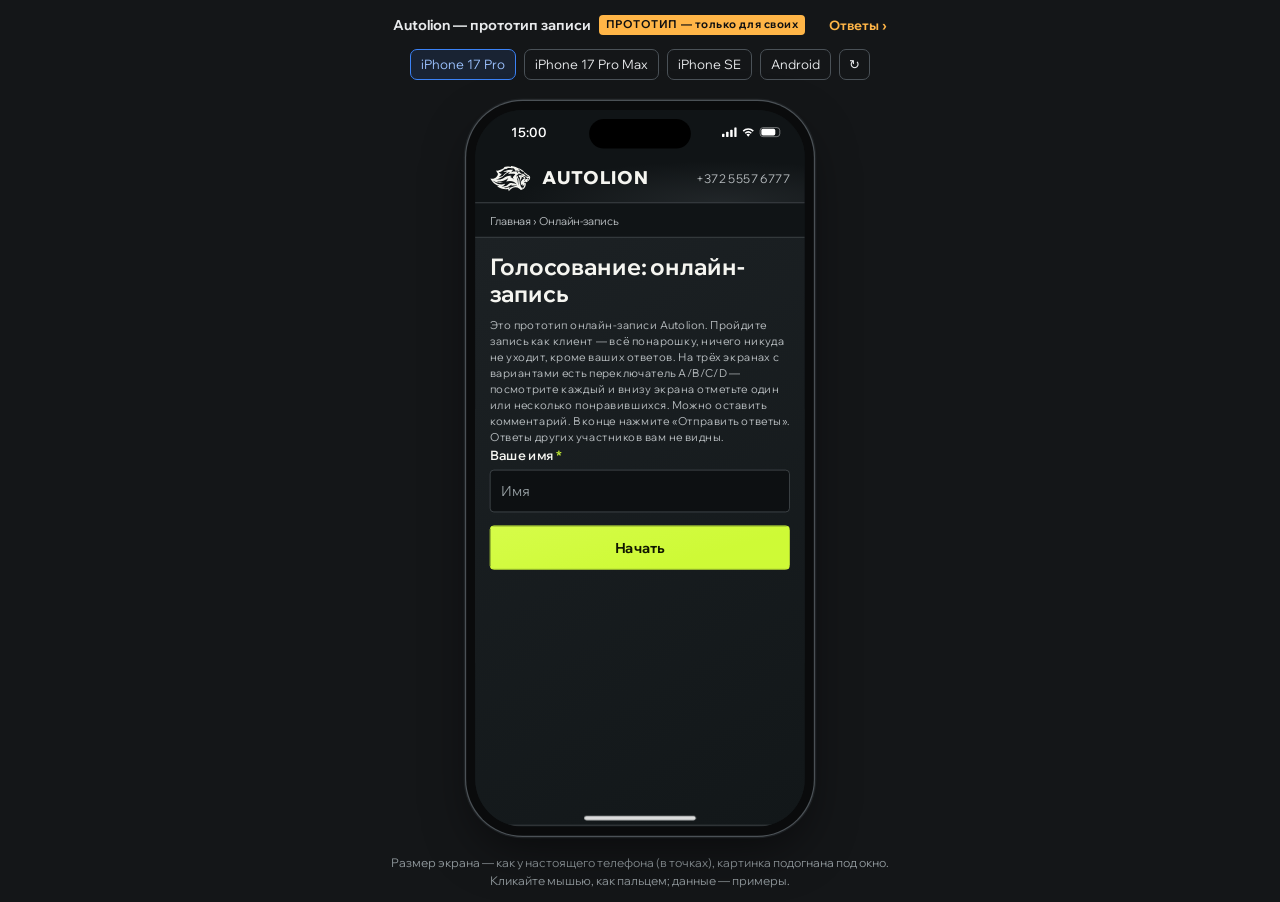
==== commit 7c88d30f: "Proto: rebuilt from verbatim approved mockups; phone frame on desktop; service bars outside the scre" ====
--- a/proto/index.html
+++ b/proto/index.html
@@ -1,56 +1,61 @@
 <!doctype html>
 <html lang="ru">
 <head>
-  <meta charset="utf-8">
-  <meta name="robots" content="noindex, nofollow">
-  <meta name="viewport" content="width=device-width, initial-scale=1, viewport-fit=cover">
-  <title>Autolion — прототип записи (голосование)</title>
-  <link rel="icon" href="data:,">
-  <link rel="stylesheet" href="styles.css">
-  <script src="config.js"></script>
-  <script src="data.js"></script>
+<meta charset="utf-8">
+<meta name="robots" content="noindex, nofollow">
+<meta name="viewport" content="width=device-width,initial-scale=1,viewport-fit=cover">
+<title>Autolion — прототип онлайн-записи (голосование)</title>
+<link rel="icon" href="data:,">
+<link rel="stylesheet" href="css/base.css">
+<link rel="stylesheet" href="css/m-v4.css" id="css-v4">
+<link rel="stylesheet" href="css/m-step2.css" id="css-step2">
+<link rel="stylesheet" href="css/m-steps45.css" id="css-steps45">
+<link rel="stylesheet" href="css/m-upsell.css" id="css-upsell">
+<link rel="stylesheet" href="css/m-sheet.css">
+<link rel="stylesheet" href="css/proto.css">
+<script src="config.js"></script>
+<script src="data.js"></script>
+<script src="mockup-templates.js"></script>
 </head>
 <body>
-  <svg width="0" height="0" style="position:absolute">
-    <defs>
-      <symbol id="i-check" viewBox="0 0 24 24"><path d="M5 12.5l4.5 4.5L19 7.5"/></symbol>
-      <symbol id="i-mail" viewBox="0 0 24 24"><rect x="3" y="5" width="18" height="14" rx="2"/><path d="M3 7l9 6 9-6"/></symbol>
-      <symbol id="i-cal" viewBox="0 0 24 24"><rect x="3" y="5" width="18" height="16" rx="2"/><path d="M3 10h18M8 3v4M16 3v4"/></symbol>
-      <symbol id="i-pin" viewBox="0 0 24 24"><path d="M12 21s7-6.1 7-11.5a7 7 0 0 0-14 0C5 14.9 12 21 12 21z"/><circle cx="12" cy="9.5" r="2.5"/></symbol>
-      <symbol id="i-down" viewBox="0 0 24 24"><path d="M6 9l6 6 6-6"/></symbol>
-      <symbol id="i-right" viewBox="0 0 24 24"><path d="M9 6l6 6-6 6"/></symbol>
-      <symbol id="i-swap" viewBox="0 0 24 24"><path d="M4 8h13l-3-3M20 16H7l3 3"/></symbol>
-      <symbol id="i-list" viewBox="0 0 24 24"><path d="M8 6h12M8 12h12M8 18h12M4 6h.01M4 12h.01M4 18h.01"/></symbol>
-      <symbol id="i-wash" viewBox="0 0 24 24"><path d="M12 3s5 6 5 10a5 5 0 0 1-10 0c0-4 5-10 5-10z"/></symbol>
-      <symbol id="i-tire" viewBox="0 0 24 24"><circle cx="12" cy="12" r="9"/><circle cx="12" cy="12" r="4"/></symbol>
-      <symbol id="i-doc" viewBox="0 0 24 24"><path d="M14 3H6v18h12V7z"/><path d="M14 3v4h4M9 13h6M9 17h6"/></symbol>
-      <symbol id="i-car" viewBox="0 0 24 24"><path d="M2.5 18.5v-3l2.2-3.8h7.6l3 3.8h3.2a1 1 0 0 1 1 1v2"/><path d="M2.5 18.5h1.7M9.4 18.5h4.7M19.3 18.5h1.2"/><circle cx="6.8" cy="18.5" r="1.9"/><circle cx="16.7" cy="18.5" r="1.9"/><circle cx="16.5" cy="5.5" r="3"/><path d="M18.7 7.7l2.8 2.8"/></symbol>
-      <symbol id="i-snow" viewBox="0 0 24 24"><path d="M12 3v18M4.2 7.5l15.6 9M4.2 16.5l15.6-9"/></symbol>
-      <symbol id="i-warn" viewBox="0 0 24 24"><circle cx="12" cy="12" r="9"/><path d="M12 8v5M12 16h.01"/></symbol>
-      <symbol id="i-search" viewBox="0 0 24 24"><circle cx="11" cy="11" r="7"/><path d="M20 20l-4-4"/></symbol>
-      <symbol id="i-plus" viewBox="0 0 24 24"><path d="M12 5v14M5 12h14"/></symbol>
-    </defs>
-  </svg>
-
-  <div id="proto-bar">
-    <span>ПРОТОТИП — только для своих</span>
-    <button type="button" id="proto-answers">Ответы ›</button>
-  </div>
-
-  <header class="header">
-    <span class="brand-symbol"></span>
-    <span class="brand-word">AUTOLION</span>
-    <span class="hdr-phone">+372&nbsp;5557&nbsp;6777</span>
-  </header>
-
-  <main id="app" aria-live="polite"></main>
-
-  <footer class="foot">Autolion · Vaari 4 (Pärnu mnt 158G), Tallinn</footer>
-
-  <div id="overlays"></div>
-  <div id="toast" class="toast" role="status" aria-live="polite"></div>
-
-  <script src="app.js"></script>
+<svg width="0" height="0" style="position:absolute"><defs>
+<symbol id="i-check" viewBox="0 0 24 24"><path d="M5 12.5l4.5 4.5L19 7.5"/></symbol>
+<symbol id="i-mail" viewBox="0 0 24 24"><rect x="3" y="5" width="18" height="14" rx="2"/><path d="M3 7l9 6 9-6"/></symbol>
+<symbol id="i-cal" viewBox="0 0 24 24"><rect x="3" y="5" width="18" height="16" rx="2"/><path d="M3 10h18M8 3v4M16 3v4"/></symbol>
+<symbol id="i-pin" viewBox="0 0 24 24"><path d="M12 21s7-6.1 7-11.5a7 7 0 0 0-14 0C5 14.9 12 21 12 21z"/><circle cx="12" cy="9.5" r="2.5"/></symbol>
+<symbol id="i-down" viewBox="0 0 24 24"><path d="M6 9l6 6 6-6"/></symbol>
+<symbol id="i-right" viewBox="0 0 24 24"><path d="M9 6l6 6-6 6"/></symbol>
+<symbol id="i-swap" viewBox="0 0 24 24"><path d="M4 8h13l-3-3M20 16H7l3 3"/></symbol>
+<symbol id="i-list" viewBox="0 0 24 24"><path d="M8 6h12M8 12h12M8 18h12M4 6h.01M4 12h.01M4 18h.01"/></symbol>
+<symbol id="i-wash" viewBox="0 0 24 24"><path d="M12 3s5 6 5 10a5 5 0 0 1-10 0c0-4 5-10 5-10z"/></symbol>
+<symbol id="i-tire" viewBox="0 0 24 24"><circle cx="12" cy="12" r="9"/><circle cx="12" cy="12" r="4"/></symbol>
+<symbol id="i-doc" viewBox="0 0 24 24"><path d="M14 3H6v18h12V7z"/><path d="M14 3v4h4M9 13h6M9 17h6"/></symbol>
+<symbol id="i-car" viewBox="0 0 24 24"><path d="M2.5 18.5v-3l2.2-3.8h7.6l3 3.8h3.2a1 1 0 0 1 1 1v2"/><path d="M2.5 18.5h1.7M9.4 18.5h4.7M19.3 18.5h1.2"/><circle cx="6.8" cy="18.5" r="1.9"/><circle cx="16.7" cy="18.5" r="1.9"/><circle cx="16.5" cy="5.5" r="3"/><path d="M18.7 7.7l2.8 2.8"/></symbol>
+<symbol id="i-snow" viewBox="0 0 24 24"><path d="M12 3v18M4.2 7.5l15.6 9M4.2 16.5l15.6-9"/></symbol>
+<symbol id="i-warn" viewBox="0 0 24 24"><circle cx="12" cy="12" r="9"/><path d="M12 8v5M12 16h.01"/></symbol>
+<symbol id="i-search" viewBox="0 0 24 24"><circle cx="11" cy="11" r="7"/><path d="M20 20l-4-4"/></symbol>
+<symbol id="i-plus" viewBox="0 0 24 24"><path d="M12 5v14M5 12h14"/></symbol>
+</defs></svg>
+<!-- Service bar ABOVE the phone (prototype harness, not part of the form) -->
+<div id="proto-top" class="pbar pbar-top">
+ <div class="prow"><b class="pname">Autolion — прототип записи</b><span class="ptag">ПРОТОТИП — только для своих</span><span class="pans" data-action="answers">Ответы ›</span></div>
+ <div class="prow pdev" id="proto-dev">
+  <span data-dev="p17">iPhone 17 Pro</span><span data-dev="p17max">iPhone 17 Pro Max</span><span data-dev="se">iPhone SE</span><span data-dev="android">Android</span><span data-dev="reload" class="prl" title="Перезагрузить">↻</span>
+ </div>
+ <div class="prow pvrow"><span class="ptitle" id="proto-title"></span><span class="pvsw" id="proto-vsw"></span></div>
+</div>
+<!-- Phone: #device = frame (desktop only); #screen = ONLY the form -->
+<div id="stage"><div id="device" data-dev="p17">
+ <div id="sbar" aria-hidden="true"><span class="sb-time">15:00</span><span class="sb-island"></span><span class="sb-ic"><svg viewBox="0 0 18 12" width="18" height="12"><rect x="0" y="8" width="3" height="4" rx="1"/><rect x="5" y="5.5" width="3" height="6.5" rx="1"/><rect x="10" y="3" width="3" height="9" rx="1"/><rect x="15" y="0" width="3" height="12" rx="1"/></svg><svg viewBox="0 0 16 12" width="16" height="12"><path d="M8 11.5l2.2-2.6a3.4 3.4 0 0 0-4.4 0z"/><path d="M3.6 6.6a6.6 6.6 0 0 1 8.8 0l-1.3 1.5a4.6 4.6 0 0 0-6.2 0z"/><path d="M1.2 3.9a10 10 0 0 1 13.6 0l-1.3 1.5a8 8 0 0 0-11 0z"/></svg><span class="sb-bat"><i></i></span></span></div>
+ <div id="screen"><div id="app"></div></div>
+ <div id="overlays"></div>
+ <div id="toast" class="toast" role="status" aria-live="polite"></div>
+ <div id="homebar" aria-hidden="true"></div>
+</div></div>
+<!-- Service bar BELOW the phone: voting + caption -->
+<div id="proto-bottom" class="pbar pbar-bottom"><div id="vote-slot"></div>
+ <p class="pcap">Размер экрана — как у настоящего телефона (в точках), картинка подогнана под окно. Кликайте мышью, как пальцем; данные — примеры.</p></div>
+<script src="proto-shell.js"></script>
+<script src="app.js"></script>
 </body>
 </html>
-
--- a/proto/css/base.css
+++ b/proto/css/base.css
@@ -0,0 +1,79 @@
+/* VERBATIM copy of approved mockup CSS: mockups/booking-form/v4/base.css; only asset paths changed (do not edit) */
+
+@font-face{font-family:Wix;src:url('../assets/WixMadeforDisplay-VariableFont_wght.ttf') format('truetype');font-weight:400 800}
+:root{color-scheme:dark;--bg:#101416;--surface:#15191c;--text:#f5f5f0;--muted:#b8bdc0;--line:#454b4f;--accent:#cefa36;--accent-top:#d6fc49;--on-accent:#111700;--selected:#252e19;--panel:linear-gradient(150deg,#1c2124,#121719);--secondary:rgba(8,12,14,.14)}
+*{box-sizing:border-box}body{margin:0;background:var(--bg);color:var(--text);font:400 16px/1.5 Wix,Arial,sans-serif;-webkit-font-smoothing:antialiased}
+.icon{width:20px;height:20px;flex-shrink:0;fill:none;stroke:currentColor;stroke-width:1.75;stroke-linecap:round;stroke-linejoin:round}
+.header{height:56px;display:flex;align-items:center;gap:14px;padding:0 18px;border-bottom:1px solid var(--line);background:radial-gradient(ellipse at 75% 100%,rgba(140,150,157,.14),transparent 60%)}
+.brand-symbol{width:50px;height:32px;background:url(../assets/logo.svg) center/contain no-repeat}.brand-word{font-size:21px;font-weight:800;letter-spacing:.035em}
+.hdr-phone{margin-left:auto;font-size:14px;white-space:nowrap;color:var(--muted)}
+.mock{display:inline-block;font-size:10px;font-weight:700;letter-spacing:.12em;color:#111;background:#ffb547;border-radius:3px;padding:2px 6px;margin-left:8px;vertical-align:middle}
+.crumb{padding:12px 18px 0;font-size:12px;color:var(--muted)}
+section.booking{background:var(--panel);border-top:1px solid var(--line);border-bottom:1px solid var(--line);padding:18px 18px 22px;margin-top:10px}
+.eyebrow{margin:0 0 6px;font-size:11px;font-weight:500;letter-spacing:.32em;text-transform:uppercase;color:var(--muted)}
+h2{font-size:25px;line-height:1.2;margin:0 0 14px;font-weight:650}
+.steps{display:grid;grid-template-columns:repeat(4,1fr);gap:6px;margin:0 0 18px;padding:0;list-style:none}
+.steps li{font-size:11px;line-height:1.25;color:var(--muted);border-top:3px solid var(--line);padding-top:6px}
+.steps li.done{border-color:#6f8a1d;color:var(--text)}.steps li.cur{border-color:var(--accent);color:var(--accent);font-weight:700}
+h3{font-size:17px;margin:16px 0 8px;font-weight:600}h3:first-of-type{margin-top:0}
+.option{display:flex;gap:12px;align-items:center;border:1px solid var(--line);border-radius:5px;padding:10px 13px;min-height:50px;font-size:15px;line-height:1.3;background:rgba(120,130,137,.035);margin-bottom:6px}
+.option.sel{border-color:var(--accent);background:var(--selected)}
+.option .sub{display:block;font-size:12px;color:var(--muted)}
+.radio{width:18px;height:18px;border:1.5px solid currentColor;border-radius:50%;flex:none;display:grid;place-items:center;margin-left:auto}
+.sel .radio{color:var(--accent)}.sel .radio::after{content:'';width:9px;height:9px;border-radius:50%;background:currentColor}
+.seg{display:grid;grid-template-columns:repeat(3,1fr);gap:6px}.seg .option{justify-content:center;text-align:center;padding:8px 6px;font-size:14px}
+.chips{display:grid;grid-template-columns:repeat(5,1fr);gap:6px}
+.chip{border:1px solid var(--line);border-radius:5px;text-align:center;padding:8px 0;font-size:14px}.chip.sel{border-color:var(--accent);background:var(--selected);color:var(--accent);font-weight:700}
+.price{display:flex;justify-content:space-between;align-items:center;border:1px dashed var(--line);border-radius:5px;padding:10px 13px;margin-top:14px;color:#7c8387;font-size:14px}
+.button{display:flex;align-items:center;justify-content:center;gap:12px;min-height:52px;border:1px solid var(--line);border-radius:5px;padding:12px 18px;font-size:17px;font-weight:600;background:var(--secondary);width:100%;margin-top:16px;color:var(--text)}
+.button.primary{color:var(--on-accent);font-weight:700;border-color:var(--accent);background:linear-gradient(165deg,var(--accent-top),var(--accent) 70%)}
+.back{display:block;text-align:center;margin-top:10px;font-size:14px;color:var(--muted)}
+.note{font-size:13px;color:var(--muted);line-height:1.4;margin:8px 0 0}
+/* calendar */
+.cal-head{display:flex;justify-content:space-between;align-items:center;margin-bottom:8px;font-weight:600}.cal-head span{color:var(--muted);font-size:20px;padding:0 8px}
+.cal{display:grid;grid-template-columns:repeat(7,1fr);gap:4px;text-align:center;font-size:14px}
+.cal .dow{font-size:11px;color:var(--muted);padding-bottom:2px}
+.cal .d{border:1px solid var(--line);border-radius:5px;padding:7px 0}
+.cal .off{border-color:transparent;color:#4d5459}
+.cal .sat{border:1px dashed #6a7176;color:var(--muted);font-size:13px}
+.cal .sel{border-color:var(--accent);background:var(--accent);color:var(--on-accent);font-weight:700}
+.legend{display:flex;flex-wrap:wrap;gap:6px 14px;font-size:12px;color:var(--muted);margin-top:8px}.legend i{display:inline-block;width:11px;height:11px;border-radius:3px;vertical-align:-1px;margin-right:5px;border:1px solid var(--line)}
+.sat-box{border:1px solid var(--line);border-left:3px solid var(--accent);border-radius:5px;padding:9px 12px;font-size:13px;margin-top:10px;line-height:1.4}
+.sat-box b{white-space:nowrap}
+.slots{display:grid;grid-template-columns:repeat(4,1fr);gap:6px}
+.slot{border:1px solid var(--line);border-radius:5px;text-align:center;padding:8px 0;font-size:14px}.slot.busy{color:#4d5459;border-color:#2a3033;text-decoration:line-through}.slot.sel{border-color:var(--accent);background:var(--accent);color:var(--on-accent);font-weight:700}
+/* form */
+.field{margin-bottom:14px}.field label.l{display:block;font-size:14px;font-weight:600;margin-bottom:5px}
+.req{color:var(--accent);font-weight:700}.opt{color:var(--muted);font-weight:400;font-size:12px}
+.input{border:1px solid var(--line);border-radius:5px;background:#0d1012;padding:11px 13px;font-size:16px;white-space:nowrap;min-height:46px}
+.input .ph{color:#6a7176}.input.dis{background:#191d20;border-style:dashed;color:#5a6166}
+.cb{display:flex;align-items:center;gap:9px;font-size:14px;margin-top:7px;position:relative}
+.box{width:19px;height:19px;border:1.5px solid var(--muted);border-radius:4px;flex:none;display:grid;place-items:center}
+.box.on{background:var(--accent);border-color:var(--accent)}.box.on::after{content:'';width:5px;height:10px;border:solid var(--on-accent);border-width:0 2.5px 2.5px 0;transform:rotate(45deg) translate(-1px,-1px)}
+.info{width:19px;height:19px;border-radius:50%;border:1.5px solid var(--muted);color:var(--muted);font-size:12px;font-weight:700;display:grid;place-items:center;font-style:italic;font-family:Georgia,serif}
+.info.open{border-color:var(--accent);color:var(--accent)}
+.tip{position:relative;margin-top:9px;background:#e9ece6;color:#141a1c;border-radius:6px;padding:10px 12px;font-size:13px;line-height:1.4;box-shadow:0 6px 20px rgba(0,0,0,.45)}
+.tip::before{content:'';position:absolute;top:-6px;left:118px;border:6px solid transparent;border-top:0;border-bottom-color:#e9ece6}
+.small{font-size:12px;color:var(--muted);margin:5px 0 0 28px;line-height:1.35}.small.hl{color:#ffcf7a}
+.legend-req{font-size:12px;color:var(--muted);margin:-6px 0 14px}
+/* confirm */
+.ok{display:flex;gap:12px;align-items:center;margin-bottom:12px}.ok .circle{width:42px;height:42px;border-radius:50%;background:var(--accent);display:grid;place-items:center;color:var(--on-accent);flex:none}
+.ok .circle .icon{width:24px;height:24px;stroke-width:2.6}.ok h3{margin:0;font-size:21px}
+.sum{border:1px solid var(--line);border-radius:5px;margin-top:6px}
+.sum div{display:flex;justify-content:space-between;gap:12px;padding:9px 13px;font-size:14px;border-bottom:1px solid #2c3236}.sum div:last-child{border:0}
+.sum dt,.sum span:first-child{color:var(--muted)}.sum b{text-align:right;font-weight:600;white-space:nowrap}
+.ex{font-size:10px;color:#ffb547;font-weight:700;margin-left:6px;letter-spacing:.06em}
+.sent{display:flex;gap:10px;align-items:flex-start;margin-top:12px;font-size:14px;border-radius:5px;padding:10px 12px;background:rgba(206,250,54,.08);border:1px solid #4e5f1a}
+.sent.ph{background:rgba(255,181,71,.08);border-color:#6b5226}
+.after{font-size:13px;color:var(--muted);margin-top:12px;line-height:1.45}
+.foot{padding:14px 18px 22px;font-size:12px;color:#6a7176}
+/* layout */
+.panel{width:390px;background:var(--bg)}
+.overview{display:none}
+body.all .overview{display:block}
+body.all{padding:0}
+body.all .wrap{display:grid;grid-template-columns:repeat(3,390px);gap:28px 30px;justify-content:center;padding:0 0 40px}
+body.all .cap{font-size:14px;color:var(--accent);font-weight:700;margin:0 0 6px;letter-spacing:.04em}
+body.all .panel{border:1px solid var(--line);border-radius:8px;overflow:hidden}
+body.one .cap{display:none}
+.ov-h{max-width:1230px;margin:0 auto;padding:22px 0 20px}.ov-h h1{margin:0;font-size:30px}.ov-h p{margin:4px 0 0;color:var(--muted);font-size:15px}
--- a/proto/css/m-v4.css
+++ b/proto/css/m-v4.css
@@ -0,0 +1,96 @@
+/* VERBATIM copy of approved mockup CSS: v4/booking-form-mockup-v4.html (do not edit) */
+
+.panel{width:402px;min-height:874px;display:flex;flex-direction:column}.panel section.booking{flex:1}
+body.all .wrap{grid-template-columns:repeat(3,402px)}
+.flag{font-family:'Noto Color Emoji',sans-serif;font-size:20px;line-height:1}
+/* groups */
+.grp{border:1px solid var(--line);border-radius:6px;margin-bottom:8px;background:rgba(120,130,137,.035)}
+.grp-h{display:flex;align-items:center;gap:12px;padding:12px 14px;min-height:62px}
+.grp-h .t{flex:1;min-width:0;font-size:16px;font-weight:600;line-height:1.25}
+.grp-h .t small{display:block;font-size:12px;font-weight:400;color:var(--muted);line-height:1.3;margin-top:2px}
+.grp-h .t small.et{color:#9aa1a5;font-style:italic}
+.chev{width:18px;height:18px;color:var(--muted)}
+.grp.open{border-color:var(--accent);background:var(--selected)}
+.grp.open .grp-h{border-bottom:1px solid #3c4a22}
+.grp-b{padding:8px 12px 12px}
+.item{display:flex;align-items:center;gap:11px;padding:10px 4px;border-bottom:1px solid #2f3a22;font-size:15px}
+.item:last-child{border:0}.item .dur{margin-left:auto;font-size:12px;color:var(--muted);white-space:nowrap}
+.item.dis{color:#596066}.item.dis .box{border-color:#41474b;background:#1b1f22}
+.item .why{display:block;font-size:11px;color:#9aa1a5}
+.tot{display:flex;justify-content:space-between;align-items:center;margin-top:8px;padding:10px 12px;border-radius:5px;background:rgba(0,0,0,.25);font-size:14px}
+.tot b{font-size:16px}
+.mnote{display:flex;gap:8px;font-size:12px;color:#ffcf7a;line-height:1.4;margin-top:8px}
+.sel-field{display:flex;justify-content:space-between;align-items:center;border:1px solid var(--line);border-radius:5px;background:#0d1012;padding:11px 13px;font-size:16px;min-height:48px}
+.sel-field .ph{color:var(--muted)}
+.ex{font-size:10px;color:#ffb547;font-weight:700;letter-spacing:.06em}
+/* calendar big */
+.cal{gap:5px}.cal .d{height:50px;display:grid;place-items:center;font-size:17px;padding:0}
+.cal .d.open{border-color:#6b7378;font-weight:600}
+.cal .d.closed{border-color:transparent;color:#4a5155;text-decoration:none}
+.cal .d.sel{border-color:var(--accent);background:var(--accent);color:var(--on-accent)}
+.cal .dow{font-size:12px}
+.slots{grid-template-columns:repeat(4,1fr);gap:7px}.slot{padding:11px 0;font-size:16px;height:46px}.slot.busy{background:#181c1f;text-decoration:none;color:#50575c}
+/* phone */
+.phone{display:flex;gap:8px}.cc{display:flex;align-items:center;gap:7px;border:1px solid var(--line);border-radius:5px;background:#15191c;padding:0 11px;font-size:16px;min-height:48px;white-space:nowrap}
+.cc.open{border-color:var(--accent)}.phone .input{flex:1}
+.dd{border:1px solid var(--accent);border-radius:6px;background:#15191c;margin-top:6px;box-shadow:0 10px 28px rgba(0,0,0,.6);overflow:hidden}
+.dd .s{padding:10px 12px;border-bottom:1px solid var(--line);color:#8f979b;font-size:15px}
+.dd .r{display:flex;align-items:center;gap:11px;padding:10px 12px;font-size:15px;border-bottom:1px solid #262b2e}
+.dd .r:last-child{border:0}.dd .r .c{margin-left:auto;color:var(--muted);white-space:nowrap}.dd .r.on{background:var(--selected)}.dd .r.on .c{color:var(--accent)}
+.dim{opacity:.35}
+/* confirm */
+.big-cta{display:block;margin-top:16px;border-radius:6px;padding:14px 16px;text-align:center;color:var(--on-accent);background:linear-gradient(165deg,var(--accent-top),var(--accent) 70%);font-weight:700;font-size:17px;line-height:1.25}
+.big-cta small{display:block;font-weight:500;font-size:13px;margin-top:4px;color:#2c3a00}
+.row2{display:grid;grid-template-columns:1fr 1fr;gap:8px;margin-top:8px}.row2 .button{margin-top:0;font-size:15px;padding:10px 8px;gap:8px}
+.under{text-align:center;font-size:13px;color:var(--muted);margin-top:6px}.under b{white-space:nowrap;color:var(--text);font-weight:600}
+.link{display:flex;justify-content:center;gap:8px;margin-top:14px;color:var(--accent);font-size:15px;font-weight:600}
+/* step5 */
+.optbadge{display:inline-block;font-size:11px;font-weight:700;color:var(--accent);border:1px solid var(--accent);border-radius:5px;padding:3px 9px;margin-bottom:10px}
+.grid2{display:grid;grid-template-columns:1fr 1fr;gap:10px}
+.sec{border-top:1px solid var(--line);margin-top:6px;padding-top:14px}
+.sec h3{margin-top:0}
+.field{margin-bottom:12px}
+.toggle{display:grid;grid-template-columns:1fr 1fr;border:1px solid var(--line);border-radius:6px;padding:4px;gap:4px}
+.toggle div{text-align:center;padding:10px 0;border-radius:4px;font-size:15px;color:var(--muted)}.toggle .on{background:var(--accent);color:var(--on-accent);font-weight:700}
+.expander{display:flex;justify-content:space-between;align-items:center;border:1px solid var(--line);border-radius:5px;padding:13px 14px;font-size:15px;font-weight:600;color:var(--accent)}
+.expander.open{border-color:var(--accent);border-bottom-left-radius:0;border-bottom-right-radius:0}
+.exp-b{border:1px solid var(--accent);border-top:0;border-radius:0 0 5px 5px;padding:12px 12px 2px}
+.grp-h>.icon:first-child{width:24px;height:24px}
+
+/* ===== v4 TYPE SCALE (see TYPOGRAPHY.md) ===== */
+:root{--t-title:28px;--t-h:20px;--t-body:17px;--t-label:16px;--t-sec:15px;--t-meta:14px;--t-min:13px;--muted2:#9aa1a5;--ph:#8f979b}
+body{font-size:var(--t-body);line-height:1.45}
+.header{height:60px}.brand-word{font-size:22px}.hdr-phone{font-size:var(--t-sec);color:var(--muted)}
+.crumb{font-size:var(--t-min)}.mock{font-size:12px;padding:3px 7px}
+h2{font-size:var(--t-title);line-height:1.2;font-weight:700;margin-bottom:12px}
+h3{font-size:var(--t-h);line-height:1.3;margin:20px 0 10px}
+.steps{grid-template-columns:repeat(4,1fr);gap:6px;margin:0 0 6px}.steps li{font-size:0;border-top-width:4px;padding-top:0}
+.stepline{font-size:var(--t-sec);color:var(--muted);margin:0 0 18px}.stepline b{color:var(--accent);font-weight:600}
+.option{font-size:var(--t-body);min-height:56px}.option .sub{font-size:var(--t-meta)}
+.grp-h{min-height:64px;padding:13px 14px}.grp-h .t{font-size:var(--t-body)}.grp-h .t small{font-size:var(--t-sec);margin-top:3px}.grp-h .t small.et{font-size:var(--t-meta);color:var(--muted2)}
+.item{font-size:var(--t-body);padding:12px 4px;min-height:52px}.item .dur{font-size:var(--t-meta)}.item .why{font-size:var(--t-min);color:var(--muted2)}
+.tot{font-size:var(--t-sec)}.tot b{font-size:var(--t-h)}.mnote{font-size:var(--t-meta)}
+.ex{font-size:12px}
+.cal .dow{font-size:var(--t-min)}.cal .d{font-size:var(--t-body);height:50px}.cal-head{font-size:var(--t-body)}
+.legend{font-size:var(--t-min);color:var(--muted)}.legend i{width:13px;height:13px}
+.slot{font-size:var(--t-body);height:48px;display:grid;place-items:center;padding:0}
+.field{margin-bottom:16px}.field label.l{font-size:var(--t-label);margin-bottom:6px}
+.req{font-size:var(--t-label)}.opt{font-size:var(--t-meta);color:var(--muted)}
+.input,.sel-field{font-size:var(--t-body);min-height:52px;display:flex;align-items:center}.sel-field{justify-content:space-between}
+.input .ph,.sel-field .ph{color:var(--ph)}
+.cb{font-size:var(--t-body);min-height:44px;margin-top:4px;gap:12px}.box{width:24px;height:24px;border-radius:5px}
+.box.on::after{width:6px;height:12px}
+.info{width:24px;height:24px;font-size:14px}
+.small{font-size:var(--t-meta);margin:0 0 0 36px;color:var(--muted)}
+.legend-req{font-size:var(--t-meta);margin:0 0 16px}
+.tip{font-size:var(--t-sec)}.tip::before{left:150px}
+.sum div{font-size:var(--t-sec);padding:11px 13px}.sum b{font-size:var(--t-sec)}
+.sent{font-size:var(--t-sec)}.note{font-size:var(--t-meta)}.after{font-size:var(--t-meta)}
+.button{font-size:var(--t-body);min-height:54px}.row2 .button{font-size:16px}
+.big-cta{font-size:18px}.big-cta small{font-size:var(--t-meta)}
+.under{font-size:var(--t-meta)}.link{font-size:16px}
+.back{font-size:16px;min-height:44px;display:flex;align-items:center;justify-content:center;margin-top:4px}
+.optbadge{font-size:12px}.foot{font-size:var(--t-min);color:var(--muted2)}
+.cc{font-size:var(--t-body);min-height:52px}.dd .r{font-size:var(--t-body);min-height:48px}.dd .s{font-size:16px}
+.toggle div{font-size:16px;min-height:44px;display:grid;place-items:center;padding:0}.expander{font-size:16px;min-height:52px}
+.ok h3{font-size:24px}
--- a/proto/css/m-step2.css
+++ b/proto/css/m-step2.css
@@ -0,0 +1,166 @@
+/* VERBATIM copy of approved mockup CSS: v5-step2-hint/step2-hint.html (do not edit) */
+
+.panel{width:402px;min-height:874px;display:flex;flex-direction:column}.panel section.booking{flex:1}
+body.all .wrap{grid-template-columns:repeat(3,402px)}
+.flag{font-family:'Noto Color Emoji',sans-serif;font-size:20px;line-height:1}
+/* groups */
+.grp{border:1px solid var(--line);border-radius:6px;margin-bottom:8px;background:rgba(120,130,137,.035)}
+.grp-h{display:flex;align-items:center;gap:12px;padding:12px 14px;min-height:62px}
+.grp-h .t{flex:1;min-width:0;font-size:16px;font-weight:600;line-height:1.25}
+.grp-h .t small{display:block;font-size:12px;font-weight:400;color:var(--muted);line-height:1.3;margin-top:2px}
+.grp-h .t small.et{color:#9aa1a5;font-style:italic}
+.chev{width:18px;height:18px;color:var(--muted)}
+.grp.open{border-color:var(--accent);background:var(--selected)}
+.grp.open .grp-h{border-bottom:1px solid #3c4a22}
+.grp-b{padding:8px 12px 12px}
+.item{display:flex;align-items:center;gap:11px;padding:10px 4px;border-bottom:1px solid #2f3a22;font-size:15px}
+.item:last-child{border:0}.item .dur{margin-left:auto;font-size:12px;color:var(--muted);white-space:nowrap}
+.item.dis{color:#596066}.item.dis .box{border-color:#41474b;background:#1b1f22}
+.item .why{display:block;font-size:11px;color:#9aa1a5}
+.tot{display:flex;justify-content:space-between;align-items:center;margin-top:8px;padding:10px 12px;border-radius:5px;background:rgba(0,0,0,.25);font-size:14px}
+.tot b{font-size:16px}
+.mnote{display:flex;gap:8px;font-size:12px;color:#ffcf7a;line-height:1.4;margin-top:8px}
+.sel-field{display:flex;justify-content:space-between;align-items:center;border:1px solid var(--line);border-radius:5px;background:#0d1012;padding:11px 13px;font-size:16px;min-height:48px}
+.sel-field .ph{color:var(--muted)}
+.ex{font-size:10px;color:#ffb547;font-weight:700;letter-spacing:.06em}
+/* calendar big */
+.cal{gap:5px}.cal .d{height:50px;display:grid;place-items:center;font-size:17px;padding:0}
+.cal .d.open{border-color:#6b7378;font-weight:600}
+.cal .d.closed{border-color:transparent;color:#4a5155;text-decoration:none}
+.cal .d.sel{border-color:var(--accent);background:var(--accent);color:var(--on-accent)}
+.cal .dow{font-size:12px}
+.slots{grid-template-columns:repeat(4,1fr);gap:7px}.slot{padding:11px 0;font-size:16px;height:46px}.slot.busy{background:#181c1f;text-decoration:none;color:#50575c}
+/* phone */
+.phone{display:flex;gap:8px}.cc{display:flex;align-items:center;gap:7px;border:1px solid var(--line);border-radius:5px;background:#15191c;padding:0 11px;font-size:16px;min-height:48px;white-space:nowrap}
+.cc.open{border-color:var(--accent)}.phone .input{flex:1}
+.dd{border:1px solid var(--accent);border-radius:6px;background:#15191c;margin-top:6px;box-shadow:0 10px 28px rgba(0,0,0,.6);overflow:hidden}
+.dd .s{padding:10px 12px;border-bottom:1px solid var(--line);color:#8f979b;font-size:15px}
+.dd .r{display:flex;align-items:center;gap:11px;padding:10px 12px;font-size:15px;border-bottom:1px solid #262b2e}
+.dd .r:last-child{border:0}.dd .r .c{margin-left:auto;color:var(--muted);white-space:nowrap}.dd .r.on{background:var(--selected)}.dd .r.on .c{color:var(--accent)}
+.dim{opacity:.35}
+/* confirm */
+.big-cta{display:block;margin-top:16px;border-radius:6px;padding:14px 16px;text-align:center;color:var(--on-accent);background:linear-gradient(165deg,var(--accent-top),var(--accent) 70%);font-weight:700;font-size:17px;line-height:1.25}
+.big-cta small{display:block;font-weight:500;font-size:13px;margin-top:4px;color:#2c3a00}
+.row2{display:grid;grid-template-columns:1fr 1fr;gap:8px;margin-top:8px}.row2 .button{margin-top:0;font-size:15px;padding:10px 8px;gap:8px}
+.under{text-align:center;font-size:13px;color:var(--muted);margin-top:6px}.under b{white-space:nowrap;color:var(--text);font-weight:600}
+.link{display:flex;justify-content:center;gap:8px;margin-top:14px;color:var(--accent);font-size:15px;font-weight:600}
+/* step5 */
+.optbadge{display:inline-block;font-size:11px;font-weight:700;color:var(--accent);border:1px solid var(--accent);border-radius:5px;padding:3px 9px;margin-bottom:10px}
+.grid2{display:grid;grid-template-columns:1fr 1fr;gap:10px}
+.sec{border-top:1px solid var(--line);margin-top:6px;padding-top:14px}
+.sec h3{margin-top:0}
+.field{margin-bottom:12px}
+.toggle{display:grid;grid-template-columns:1fr 1fr;border:1px solid var(--line);border-radius:6px;padding:4px;gap:4px}
+.toggle div{text-align:center;padding:10px 0;border-radius:4px;font-size:15px;color:var(--muted)}.toggle .on{background:var(--accent);color:var(--on-accent);font-weight:700}
+.expander{display:flex;justify-content:space-between;align-items:center;border:1px solid var(--line);border-radius:5px;padding:13px 14px;font-size:15px;font-weight:600;color:var(--accent)}
+.expander.open{border-color:var(--accent);border-bottom-left-radius:0;border-bottom-right-radius:0}
+.exp-b{border:1px solid var(--accent);border-top:0;border-radius:0 0 5px 5px;padding:12px 12px 2px}
+.grp-h>.icon:first-child{width:24px;height:24px}
+
+/* ===== v4 TYPE SCALE (see TYPOGRAPHY.md) ===== */
+:root{--t-title:28px;--t-h:20px;--t-body:17px;--t-label:16px;--t-sec:15px;--t-meta:14px;--t-min:13px;--muted2:#9aa1a5;--ph:#8f979b}
+body{font-size:var(--t-body);line-height:1.45}
+.header{height:60px}.brand-word{font-size:22px}.hdr-phone{font-size:var(--t-sec);color:var(--muted)}
+.crumb{font-size:var(--t-min)}.mock{font-size:12px;padding:3px 7px}
+h2{font-size:var(--t-title);line-height:1.2;font-weight:700;margin-bottom:12px}
+h3{font-size:var(--t-h);line-height:1.3;margin:20px 0 10px}
+.steps{grid-template-columns:repeat(4,1fr);gap:6px;margin:0 0 6px}.steps li{font-size:0;border-top-width:4px;padding-top:0}
+.stepline{font-size:var(--t-sec);color:var(--muted);margin:0 0 18px}.stepline b{color:var(--accent);font-weight:600}
+.option{font-size:var(--t-body);min-height:56px}.option .sub{font-size:var(--t-meta)}
+.grp-h{min-height:64px;padding:13px 14px}.grp-h .t{font-size:var(--t-body)}.grp-h .t small{font-size:var(--t-sec);margin-top:3px}.grp-h .t small.et{font-size:var(--t-meta);color:var(--muted2)}
+.item{font-size:var(--t-body);padding:12px 4px;min-height:52px}.item .dur{font-size:var(--t-meta)}.item .why{font-size:var(--t-min);color:var(--muted2)}
+.tot{font-size:var(--t-sec)}.tot b{font-size:var(--t-h)}.mnote{font-size:var(--t-meta)}
+.ex{font-size:12px}
+.cal .dow{font-size:var(--t-min)}.cal .d{font-size:var(--t-body);height:50px}.cal-head{font-size:var(--t-body)}
+.legend{font-size:var(--t-min);color:var(--muted)}.legend i{width:13px;height:13px}
+.slot{font-size:var(--t-body);height:48px;display:grid;place-items:center;padding:0}
+.field{margin-bottom:16px}.field label.l{font-size:var(--t-label);margin-bottom:6px}
+.req{font-size:var(--t-label)}.opt{font-size:var(--t-meta);color:var(--muted)}
+.input,.sel-field{font-size:var(--t-body);min-height:52px;display:flex;align-items:center}.sel-field{justify-content:space-between}
+.input .ph,.sel-field .ph{color:var(--ph)}
+.cb{font-size:var(--t-body);min-height:44px;margin-top:4px;gap:12px}.box{width:24px;height:24px;border-radius:5px}
+.box.on::after{width:6px;height:12px}
+.info{width:24px;height:24px;font-size:14px}
+.small{font-size:var(--t-meta);margin:0 0 0 36px;color:var(--muted)}
+.legend-req{font-size:var(--t-meta);margin:0 0 16px}
+.tip{font-size:var(--t-sec)}.tip::before{left:150px}
+.sum div{font-size:var(--t-sec);padding:11px 13px}.sum b{font-size:var(--t-sec)}
+.sent{font-size:var(--t-sec)}.note{font-size:var(--t-meta)}.after{font-size:var(--t-meta)}
+.button{font-size:var(--t-body);min-height:54px}.row2 .button{font-size:16px}
+.big-cta{font-size:18px}.big-cta small{font-size:var(--t-meta)}
+.under{font-size:var(--t-meta)}.link{font-size:16px}
+.back{font-size:16px;min-height:44px;display:flex;align-items:center;justify-content:center;margin-top:4px}
+.optbadge{font-size:12px}.foot{font-size:var(--t-min);color:var(--muted2)}
+.cc{font-size:var(--t-body);min-height:52px}.dd .r{font-size:var(--t-body);min-height:48px}.dd .s{font-size:16px}
+.toggle div{font-size:16px;min-height:44px;display:grid;place-items:center;padding:0}.expander{font-size:16px;min-height:52px}
+.ok h3{font-size:24px}
+
+
+body{background:var(--bg)}.panel{min-height:0;width:402px}
+section.booking{border-top:0;margin-top:0}
+.cal{row-gap:20px;margin-top:6px}
+.cal .d{position:relative}
+.cal .d.today{border-color:var(--accent);border-width:1px;color:var(--accent)}
+.cal .d.today::after{content:'';position:absolute;bottom:6px;left:50%;width:5px;height:5px;margin-left:-2.5px;border-radius:50%;background:var(--accent)}
+.mlab{position:absolute;top:-19px;left:0;right:0;text-align:center;font-size:13px;font-weight:600;color:var(--accent);line-height:1;text-transform:lowercase}
+.cal-head{justify-content:center;font-size:20px;font-weight:600;margin:4px 0 10px}
+
+
+html,body{height:100%;margin:0;overflow:hidden}
+.screen{width:402px;height:100vh;height:100dvh;max-height:874px;display:flex;flex-direction:column;background:var(--bg);margin:0 auto;overflow:hidden}
+.screen .crumb{padding:8px 18px}
+section.booking{flex:1;min-height:0;display:flex;flex-direction:column;padding:12px 18px 14px;margin:0;border:0}
+section.booking h2{margin:0 0 10px}
+.stepline{margin:0 0 12px}
+.option.sel{margin-bottom:10px;min-height:52px;flex:none}
+/* calendar zone: the only scrolling part */
+.calzone{flex:1;min-height:150px;position:relative;margin:0 -6px;border-radius:8px}
+.calscroll{position:absolute;inset:0;overflow-y:auto;overscroll-behavior:contain;scrollbar-width:none;-webkit-overflow-scrolling:touch;padding:0 6px}
+.calscroll::-webkit-scrollbar{display:none}
+.stick{position:sticky;top:0;z-index:3;background:#171b1e;padding-bottom:2px}
+.stick .cal-head{margin:0;padding:4px 0 6px;font-size:20px;font-weight:600;justify-content:center}
+.dowrow{display:grid;grid-template-columns:repeat(7,1fr);gap:5px;text-align:center}
+.dowrow div{font-size:13px;color:var(--muted)}
+.wk{display:grid;grid-template-columns:repeat(7,1fr);gap:5px;padding-top:20px}
+.wk .d{height:50px;display:grid;place-items:center;font-size:17px;border:1px solid var(--line);border-radius:5px;position:relative;cursor:pointer}
+.wk .d.open{border-color:#6b7378;font-weight:600}
+.wk .d.closed{border-color:transparent;color:#4a5155;cursor:default}
+.wk .d.sel{border-color:var(--accent);background:var(--accent);color:var(--on-accent)}
+.wk .d.today{border-color:var(--accent);color:var(--accent)}
+.wk .d.today::after{content:'';position:absolute;bottom:6px;left:50%;width:5px;height:5px;margin-left:-2.5px;border-radius:50%;background:var(--accent)}
+.wk .d.sel.today{color:var(--on-accent)}.wk .d.sel.today::after{background:var(--on-accent)}
+.mlab{top:-18px}
+.fade{position:absolute;left:0;right:0;bottom:0;height:34px;pointer-events:none;z-index:4;border-radius:0 0 8px 8px;background:linear-gradient(to bottom,rgba(23,27,30,0),rgba(23,27,30,.85))}
+.zonebg{position:absolute;inset:0;background:#171b1e;border-radius:8px;border:1px solid #2a3034}
+.calscroll .tail{height:14px}
+h3.tm{margin:12px 0 8px;font-size:20px;flex:none}
+.slots{flex:none;grid-template-columns:repeat(4,1fr);gap:6px}.slot{height:44px!important;font-size:17px}
+.slot.busy{background:#181c1f;color:#50575c;text-decoration:none}
+.button.primary{flex:none;margin-top:12px}
+.mock{white-space:nowrap}
+
+
+/* v5-step2-hint: подсказки прокрутки календаря */
+section.booking{--gap:12px}
+.option.sel{margin-bottom:var(--gap)}
+.calzone{flex:none;height:var(--zh,236px);min-height:0}
+.fade{height:30px;background:linear-gradient(to bottom,rgba(23,27,30,0),rgba(23,27,30,.55))}
+.hint{flex:none;display:flex;align-items:center;justify-content:center;gap:6px;margin-top:8px;font-size:14px;line-height:18px;color:var(--muted2);transition:opacity .35s ease}
+.hint svg{width:16px;height:16px;flex:none;animation:bob 1.6s ease-in-out infinite}
+.hint.gone{opacity:0;pointer-events:none}
+@keyframes bob{0%,100%{transform:translateY(0)}50%{transform:translateY(3px)}}
+h3.tm{margin:var(--gap) 0 8px}
+.button.primary{margin-top:var(--gap)}
+#weeks.nudge{animation:nudge .6s ease-in-out .5s 1 both}
+@keyframes nudge{0%,100%{transform:translateY(0)}45%{transform:translateY(-30px)}}
+.calzone{overflow:hidden}
+/* уплотнение верхних блоков (шрифты и размеры кнопок не тронуты) */
+section.booking{--gap:10px;padding:8px 18px 10px}
+.screen .crumb{padding:5px 18px;display:flex;align-items:center;gap:6px}.crumb .mock{padding:1px 7px;line-height:18px}
+section.booking h2{margin:0 0 8px}
+.steps{margin:0 0 4px}
+.stepline{margin:0 0 var(--gap)}
+.stick .cal-head{padding:3px 0 4px}
+.slots{gap:5px}
+h3.tm{margin:var(--gap) 0 6px}
+.hint{margin-top:6px}
--- a/proto/css/m-steps45.css
+++ b/proto/css/m-steps45.css
@@ -0,0 +1,152 @@
+/* VERBATIM copy of approved mockup CSS: v5-steps45/steps45.html (do not edit) */
+
+.panel{width:402px;min-height:874px;display:flex;flex-direction:column}.panel section.booking{flex:1}
+body.all .wrap{grid-template-columns:repeat(3,402px)}
+.flag{font-family:'Noto Color Emoji',sans-serif;font-size:20px;line-height:1}
+/* groups */
+.grp{border:1px solid var(--line);border-radius:6px;margin-bottom:8px;background:rgba(120,130,137,.035)}
+.grp-h{display:flex;align-items:center;gap:12px;padding:12px 14px;min-height:62px}
+.grp-h .t{flex:1;min-width:0;font-size:16px;font-weight:600;line-height:1.25}
+.grp-h .t small{display:block;font-size:12px;font-weight:400;color:var(--muted);line-height:1.3;margin-top:2px}
+.grp-h .t small.et{color:#9aa1a5;font-style:italic}
+.chev{width:18px;height:18px;color:var(--muted)}
+.grp.open{border-color:var(--accent);background:var(--selected)}
+.grp.open .grp-h{border-bottom:1px solid #3c4a22}
+.grp-b{padding:8px 12px 12px}
+.item{display:flex;align-items:center;gap:11px;padding:10px 4px;border-bottom:1px solid #2f3a22;font-size:15px}
+.item:last-child{border:0}.item .dur{margin-left:auto;font-size:12px;color:var(--muted);white-space:nowrap}
+.item.dis{color:#596066}.item.dis .box{border-color:#41474b;background:#1b1f22}
+.item .why{display:block;font-size:11px;color:#9aa1a5}
+.tot{display:flex;justify-content:space-between;align-items:center;margin-top:8px;padding:10px 12px;border-radius:5px;background:rgba(0,0,0,.25);font-size:14px}
+.tot b{font-size:16px}
+.mnote{display:flex;gap:8px;font-size:12px;color:#ffcf7a;line-height:1.4;margin-top:8px}
+.sel-field{display:flex;justify-content:space-between;align-items:center;border:1px solid var(--line);border-radius:5px;background:#0d1012;padding:11px 13px;font-size:16px;min-height:48px}
+.sel-field .ph{color:var(--muted)}
+.ex{font-size:10px;color:#ffb547;font-weight:700;letter-spacing:.06em}
+/* calendar big */
+.cal{gap:5px}.cal .d{height:50px;display:grid;place-items:center;font-size:17px;padding:0}
+.cal .d.open{border-color:#6b7378;font-weight:600}
+.cal .d.closed{border-color:transparent;color:#4a5155;text-decoration:none}
+.cal .d.sel{border-color:var(--accent);background:var(--accent);color:var(--on-accent)}
+.cal .dow{font-size:12px}
+.slots{grid-template-columns:repeat(4,1fr);gap:7px}.slot{padding:11px 0;font-size:16px;height:46px}.slot.busy{background:#181c1f;text-decoration:none;color:#50575c}
+/* phone */
+.phone{display:flex;gap:8px}.cc{display:flex;align-items:center;gap:7px;border:1px solid var(--line);border-radius:5px;background:#15191c;padding:0 11px;font-size:16px;min-height:48px;white-space:nowrap}
+.cc.open{border-color:var(--accent)}.phone .input{flex:1}
+.dd{border:1px solid var(--accent);border-radius:6px;background:#15191c;margin-top:6px;box-shadow:0 10px 28px rgba(0,0,0,.6);overflow:hidden}
+.dd .s{padding:10px 12px;border-bottom:1px solid var(--line);color:#8f979b;font-size:15px}
+.dd .r{display:flex;align-items:center;gap:11px;padding:10px 12px;font-size:15px;border-bottom:1px solid #262b2e}
+.dd .r:last-child{border:0}.dd .r .c{margin-left:auto;color:var(--muted);white-space:nowrap}.dd .r.on{background:var(--selected)}.dd .r.on .c{color:var(--accent)}
+.dim{opacity:.35}
+/* confirm */
+.big-cta{display:block;margin-top:16px;border-radius:6px;padding:14px 16px;text-align:center;color:var(--on-accent);background:linear-gradient(165deg,var(--accent-top),var(--accent) 70%);font-weight:700;font-size:17px;line-height:1.25}
+.big-cta small{display:block;font-weight:500;font-size:13px;margin-top:4px;color:#2c3a00}
+.row2{display:grid;grid-template-columns:1fr 1fr;gap:8px;margin-top:8px}.row2 .button{margin-top:0;font-size:15px;padding:10px 8px;gap:8px}
+.under{text-align:center;font-size:13px;color:var(--muted);margin-top:6px}.under b{white-space:nowrap;color:var(--text);font-weight:600}
+.link{display:flex;justify-content:center;gap:8px;margin-top:14px;color:var(--accent);font-size:15px;font-weight:600}
+/* step5 */
+.optbadge{display:inline-block;font-size:11px;font-weight:700;color:var(--accent);border:1px solid var(--accent);border-radius:5px;padding:3px 9px;margin-bottom:10px}
+.grid2{display:grid;grid-template-columns:1fr 1fr;gap:10px}
+.sec{border-top:1px solid var(--line);margin-top:6px;padding-top:14px}
+.sec h3{margin-top:0}
+.field{margin-bottom:12px}
+.toggle{display:grid;grid-template-columns:1fr 1fr;border:1px solid var(--line);border-radius:6px;padding:4px;gap:4px}
+.toggle div{text-align:center;padding:10px 0;border-radius:4px;font-size:15px;color:var(--muted)}.toggle .on{background:var(--accent);color:var(--on-accent);font-weight:700}
+.expander{display:flex;justify-content:space-between;align-items:center;border:1px solid var(--line);border-radius:5px;padding:13px 14px;font-size:15px;font-weight:600;color:var(--accent)}
+.expander.open{border-color:var(--accent);border-bottom-left-radius:0;border-bottom-right-radius:0}
+.exp-b{border:1px solid var(--accent);border-top:0;border-radius:0 0 5px 5px;padding:12px 12px 2px}
+.grp-h>.icon:first-child{width:24px;height:24px}
+
+/* ===== v4 TYPE SCALE (see TYPOGRAPHY.md) ===== */
+:root{--t-title:28px;--t-h:20px;--t-body:17px;--t-label:16px;--t-sec:15px;--t-meta:14px;--t-min:13px;--muted2:#9aa1a5;--ph:#8f979b}
+body{font-size:var(--t-body);line-height:1.45}
+.header{height:60px}.brand-word{font-size:22px}.hdr-phone{font-size:var(--t-sec);color:var(--muted)}
+.crumb{font-size:var(--t-min)}.mock{font-size:12px;padding:3px 7px}
+h2{font-size:var(--t-title);line-height:1.2;font-weight:700;margin-bottom:12px}
+h3{font-size:var(--t-h);line-height:1.3;margin:20px 0 10px}
+.steps{grid-template-columns:repeat(4,1fr);gap:6px;margin:0 0 6px}.steps li{font-size:0;border-top-width:4px;padding-top:0}
+.stepline{font-size:var(--t-sec);color:var(--muted);margin:0 0 18px}.stepline b{color:var(--accent);font-weight:600}
+.option{font-size:var(--t-body);min-height:56px}.option .sub{font-size:var(--t-meta)}
+.grp-h{min-height:64px;padding:13px 14px}.grp-h .t{font-size:var(--t-body)}.grp-h .t small{font-size:var(--t-sec);margin-top:3px}.grp-h .t small.et{font-size:var(--t-meta);color:var(--muted2)}
+.item{font-size:var(--t-body);padding:12px 4px;min-height:52px}.item .dur{font-size:var(--t-meta)}.item .why{font-size:var(--t-min);color:var(--muted2)}
+.tot{font-size:var(--t-sec)}.tot b{font-size:var(--t-h)}.mnote{font-size:var(--t-meta)}
+.ex{font-size:12px}
+.cal .dow{font-size:var(--t-min)}.cal .d{font-size:var(--t-body);height:50px}.cal-head{font-size:var(--t-body)}
+.legend{font-size:var(--t-min);color:var(--muted)}.legend i{width:13px;height:13px}
+.slot{font-size:var(--t-body);height:48px;display:grid;place-items:center;padding:0}
+.field{margin-bottom:16px}.field label.l{font-size:var(--t-label);margin-bottom:6px}
+.req{font-size:var(--t-label)}.opt{font-size:var(--t-meta);color:var(--muted)}
+.input,.sel-field{font-size:var(--t-body);min-height:52px;display:flex;align-items:center}.sel-field{justify-content:space-between}
+.input .ph,.sel-field .ph{color:var(--ph)}
+.cb{font-size:var(--t-body);min-height:44px;margin-top:4px;gap:12px}.box{width:24px;height:24px;border-radius:5px}
+.box.on::after{width:6px;height:12px}
+.info{width:24px;height:24px;font-size:14px}
+.small{font-size:var(--t-meta);margin:0 0 0 36px;color:var(--muted)}
+.legend-req{font-size:var(--t-meta);margin:0 0 16px}
+.tip{font-size:var(--t-sec)}.tip::before{left:150px}
+.sum div{font-size:var(--t-sec);padding:11px 13px}.sum b{font-size:var(--t-sec)}
+.sent{font-size:var(--t-sec)}.note{font-size:var(--t-meta)}.after{font-size:var(--t-meta)}
+.button{font-size:var(--t-body);min-height:54px}.row2 .button{font-size:16px}
+.big-cta{font-size:18px}.big-cta small{font-size:var(--t-meta)}
+.under{font-size:var(--t-meta)}.link{font-size:16px}
+.back{font-size:16px;min-height:44px;display:flex;align-items:center;justify-content:center;margin-top:4px}
+.optbadge{font-size:12px}.foot{font-size:var(--t-min);color:var(--muted2)}
+.cc{font-size:var(--t-body);min-height:52px}.dd .r{font-size:var(--t-body);min-height:48px}.dd .s{font-size:16px}
+.toggle div{font-size:16px;min-height:44px;display:grid;place-items:center;padding:0}.expander{font-size:16px;min-height:52px}
+.ok h3{font-size:24px}
+
+
+body{background:var(--bg)}.panel{min-height:0;width:402px}
+section.booking{border-top:0;margin-top:0}
+.cal{row-gap:20px;margin-top:6px}
+.cal .d{position:relative}
+.cal .d.today{border-color:var(--accent);border-width:1px;color:var(--accent)}
+.cal .d.today::after{content:'';position:absolute;bottom:6px;left:50%;width:5px;height:5px;margin-left:-2.5px;border-radius:50%;background:var(--accent)}
+.mlab{position:absolute;top:-19px;left:0;right:0;text-align:center;font-size:13px;font-weight:600;color:var(--accent);line-height:1;text-transform:lowercase}
+.cal-head{justify-content:center;font-size:20px;font-weight:600;margin:4px 0 10px}
+
+
+body{margin:0}
+.screen{width:402px;min-height:874px;margin:0 auto;background:var(--bg);display:flex;flex-direction:column}
+.screen .crumb{padding:8px 18px}
+section.booking{flex:1;margin:0;border:0;padding:12px 18px 24px;display:flex;flex-direction:column;gap:16px}
+section.booking>*{margin:0!important}
+.head h2{margin:0 0 10px}.head .steps{margin:0 0 6px}.head .stepline{margin:0}
+.ok{gap:12px}.ok h3{font-size:24px;margin:0}
+.sum div{font-size:15px}
+.sent{font-size:15px;padding:12px 13px;line-height:1.4}.sent .icon{flex:none;margin-top:1px;color:var(--accent)}
+.grp2{display:flex;flex-direction:column;gap:8px}
+.row2{margin:0;gap:8px}.row2 .button,.grp2 .button{margin:0}
+.under{margin:0;font-size:14px}
+.link{margin:0;justify-content:flex-start;font-size:16px}
+.ask{border:1px solid #4e5f1a;border-radius:6px;background:var(--selected);padding:16px 14px 14px}
+.ask p{margin:0 0 12px;font-size:17px;font-weight:600;line-height:1.35}
+.ask .button{margin:0;text-decoration:none;text-align:center;line-height:1.3}
+/* step 5 */
+.top{display:flex;flex-direction:column;gap:8px}.top .optbadge{margin:0;align-self:flex-start}.top .note{margin:0;font-size:15px}
+.blk{display:flex;flex-direction:column;gap:12px}
+.blk h3{margin:0}
+.field{margin:0}
+.field label.l{display:block;font-size:16px;font-weight:600;margin-bottom:6px}
+input.input{width:100%;font:inherit;font-size:17px;color:var(--text);outline:none;min-height:52px;display:block}
+input.input::placeholder{color:#8f979b}
+input.input:focus{border-color:var(--accent)}
+.addr{display:grid;grid-template-columns:1fr 116px;gap:10px}
+.cb{margin:0;cursor:pointer}
+.cbx{display:none}
+.country{position:relative}
+.combo{border:1px solid var(--accent);border-radius:6px;background:#15191c;overflow:hidden}
+.combo .srch{display:flex;align-items:center;gap:10px;padding:0 12px;border-bottom:1px solid var(--line);min-height:52px}
+.combo .srch svg{width:20px;height:20px;color:var(--muted);flex:none}
+.combo .srch input{flex:1;background:none;border:0;color:var(--text);font:inherit;font-size:17px;outline:none;min-height:50px}
+.combo .srch input::placeholder{color:#8f979b}
+.combo .r{display:flex;align-items:center;gap:11px;padding:0 12px;min-height:48px;font-size:17px;border-bottom:1px solid #262b2e;cursor:pointer}
+.combo .r:last-child{border:0}.combo .r .c{margin-left:auto;color:var(--muted);font-size:14px}
+.combo .r mark{background:none;color:var(--accent);font-weight:700}
+.combo .r.on{background:var(--selected)}
+.combo .list{max-height:290px;overflow-y:auto}
+.combo .sep{font-size:13px;color:var(--muted);padding:8px 12px 4px}
+.car{display:flex;flex-direction:column;gap:10px}
+.rowlink{display:flex;justify-content:space-between;align-items:center;gap:10px;min-height:52px;border:1px solid var(--line);border-radius:5px;padding:12px 14px;font-size:16px;font-weight:600;color:var(--accent)}
+.legend-req{font-size:14px;color:var(--muted)}
+.actions{display:flex;flex-direction:column;gap:4px}.actions .button{margin:0}
--- a/proto/css/m-upsell.css
+++ b/proto/css/m-upsell.css
@@ -0,0 +1,205 @@
+/* VERBATIM copy of approved mockup CSS: v5-upsell/upsell.html (do not edit) */
+
+.panel{width:402px;min-height:874px;display:flex;flex-direction:column}.panel section.booking{flex:1}
+body.all .wrap{grid-template-columns:repeat(3,402px)}
+.flag{font-family:'Noto Color Emoji',sans-serif;font-size:20px;line-height:1}
+/* groups */
+.grp{border:1px solid var(--line);border-radius:6px;margin-bottom:8px;background:rgba(120,130,137,.035)}
+.grp-h{display:flex;align-items:center;gap:12px;padding:12px 14px;min-height:62px}
+.grp-h .t{flex:1;min-width:0;font-size:16px;font-weight:600;line-height:1.25}
+.grp-h .t small{display:block;font-size:12px;font-weight:400;color:var(--muted);line-height:1.3;margin-top:2px}
+.grp-h .t small.et{color:#9aa1a5;font-style:italic}
+.chev{width:18px;height:18px;color:var(--muted)}
+.grp.open{border-color:var(--accent);background:var(--selected)}
+.grp.open .grp-h{border-bottom:1px solid #3c4a22}
+.grp-b{padding:8px 12px 12px}
+.item{display:flex;align-items:center;gap:11px;padding:10px 4px;border-bottom:1px solid #2f3a22;font-size:15px}
+.item:last-child{border:0}.item .dur{margin-left:auto;font-size:12px;color:var(--muted);white-space:nowrap}
+.item.dis{color:#596066}.item.dis .box{border-color:#41474b;background:#1b1f22}
+.item .why{display:block;font-size:11px;color:#9aa1a5}
+.tot{display:flex;justify-content:space-between;align-items:center;margin-top:8px;padding:10px 12px;border-radius:5px;background:rgba(0,0,0,.25);font-size:14px}
+.tot b{font-size:16px}
+.mnote{display:flex;gap:8px;font-size:12px;color:#ffcf7a;line-height:1.4;margin-top:8px}
+.sel-field{display:flex;justify-content:space-between;align-items:center;border:1px solid var(--line);border-radius:5px;background:#0d1012;padding:11px 13px;font-size:16px;min-height:48px}
+.sel-field .ph{color:var(--muted)}
+.ex{font-size:10px;color:#ffb547;font-weight:700;letter-spacing:.06em}
+/* calendar big */
+.cal{gap:5px}.cal .d{height:50px;display:grid;place-items:center;font-size:17px;padding:0}
+.cal .d.open{border-color:#6b7378;font-weight:600}
+.cal .d.closed{border-color:transparent;color:#4a5155;text-decoration:none}
+.cal .d.sel{border-color:var(--accent);background:var(--accent);color:var(--on-accent)}
+.cal .dow{font-size:12px}
+.slots{grid-template-columns:repeat(4,1fr);gap:7px}.slot{padding:11px 0;font-size:16px;height:46px}.slot.busy{background:#181c1f;text-decoration:none;color:#50575c}
+/* phone */
+.phone{display:flex;gap:8px}.cc{display:flex;align-items:center;gap:7px;border:1px solid var(--line);border-radius:5px;background:#15191c;padding:0 11px;font-size:16px;min-height:48px;white-space:nowrap}
+.cc.open{border-color:var(--accent)}.phone .input{flex:1}
+.dd{border:1px solid var(--accent);border-radius:6px;background:#15191c;margin-top:6px;box-shadow:0 10px 28px rgba(0,0,0,.6);overflow:hidden}
+.dd .s{padding:10px 12px;border-bottom:1px solid var(--line);color:#8f979b;font-size:15px}
+.dd .r{display:flex;align-items:center;gap:11px;padding:10px 12px;font-size:15px;border-bottom:1px solid #262b2e}
+.dd .r:last-child{border:0}.dd .r .c{margin-left:auto;color:var(--muted);white-space:nowrap}.dd .r.on{background:var(--selected)}.dd .r.on .c{color:var(--accent)}
+.dim{opacity:.35}
+/* confirm */
+.big-cta{display:block;margin-top:16px;border-radius:6px;padding:14px 16px;text-align:center;color:var(--on-accent);background:linear-gradient(165deg,var(--accent-top),var(--accent) 70%);font-weight:700;font-size:17px;line-height:1.25}
+.big-cta small{display:block;font-weight:500;font-size:13px;margin-top:4px;color:#2c3a00}
+.row2{display:grid;grid-template-columns:1fr 1fr;gap:8px;margin-top:8px}.row2 .button{margin-top:0;font-size:15px;padding:10px 8px;gap:8px}
+.under{text-align:center;font-size:13px;color:var(--muted);margin-top:6px}.under b{white-space:nowrap;color:var(--text);font-weight:600}
+.link{display:flex;justify-content:center;gap:8px;margin-top:14px;color:var(--accent);font-size:15px;font-weight:600}
+/* step5 */
+.optbadge{display:inline-block;font-size:11px;font-weight:700;color:var(--accent);border:1px solid var(--accent);border-radius:5px;padding:3px 9px;margin-bottom:10px}
+.grid2{display:grid;grid-template-columns:1fr 1fr;gap:10px}
+.sec{border-top:1px solid var(--line);margin-top:6px;padding-top:14px}
+.sec h3{margin-top:0}
+.field{margin-bottom:12px}
+.toggle{display:grid;grid-template-columns:1fr 1fr;border:1px solid var(--line);border-radius:6px;padding:4px;gap:4px}
+.toggle div{text-align:center;padding:10px 0;border-radius:4px;font-size:15px;color:var(--muted)}.toggle .on{background:var(--accent);color:var(--on-accent);font-weight:700}
+.expander{display:flex;justify-content:space-between;align-items:center;border:1px solid var(--line);border-radius:5px;padding:13px 14px;font-size:15px;font-weight:600;color:var(--accent)}
+.expander.open{border-color:var(--accent);border-bottom-left-radius:0;border-bottom-right-radius:0}
+.exp-b{border:1px solid var(--accent);border-top:0;border-radius:0 0 5px 5px;padding:12px 12px 2px}
+.grp-h>.icon:first-child{width:24px;height:24px}
+
+/* ===== v4 TYPE SCALE (see TYPOGRAPHY.md) ===== */
+:root{--t-title:28px;--t-h:20px;--t-body:17px;--t-label:16px;--t-sec:15px;--t-meta:14px;--t-min:13px;--muted2:#9aa1a5;--ph:#8f979b}
+body{font-size:var(--t-body);line-height:1.45}
+.header{height:60px}.brand-word{font-size:22px}.hdr-phone{font-size:var(--t-sec);color:var(--muted)}
+.crumb{font-size:var(--t-min)}.mock{font-size:12px;padding:3px 7px}
+h2{font-size:var(--t-title);line-height:1.2;font-weight:700;margin-bottom:12px}
+h3{font-size:var(--t-h);line-height:1.3;margin:20px 0 10px}
+.steps{grid-template-columns:repeat(4,1fr);gap:6px;margin:0 0 6px}.steps li{font-size:0;border-top-width:4px;padding-top:0}
+.stepline{font-size:var(--t-sec);color:var(--muted);margin:0 0 18px}.stepline b{color:var(--accent);font-weight:600}
+.option{font-size:var(--t-body);min-height:56px}.option .sub{font-size:var(--t-meta)}
+.grp-h{min-height:64px;padding:13px 14px}.grp-h .t{font-size:var(--t-body)}.grp-h .t small{font-size:var(--t-sec);margin-top:3px}.grp-h .t small.et{font-size:var(--t-meta);color:var(--muted2)}
+.item{font-size:var(--t-body);padding:12px 4px;min-height:52px}.item .dur{font-size:var(--t-meta)}.item .why{font-size:var(--t-min);color:var(--muted2)}
+.tot{font-size:var(--t-sec)}.tot b{font-size:var(--t-h)}.mnote{font-size:var(--t-meta)}
+.ex{font-size:12px}
+.cal .dow{font-size:var(--t-min)}.cal .d{font-size:var(--t-body);height:50px}.cal-head{font-size:var(--t-body)}
+.legend{font-size:var(--t-min);color:var(--muted)}.legend i{width:13px;height:13px}
+.slot{font-size:var(--t-body);height:48px;display:grid;place-items:center;padding:0}
+.field{margin-bottom:16px}.field label.l{font-size:var(--t-label);margin-bottom:6px}
+.req{font-size:var(--t-label)}.opt{font-size:var(--t-meta);color:var(--muted)}
+.input,.sel-field{font-size:var(--t-body);min-height:52px;display:flex;align-items:center}.sel-field{justify-content:space-between}
+.input .ph,.sel-field .ph{color:var(--ph)}
+.cb{font-size:var(--t-body);min-height:44px;margin-top:4px;gap:12px}.box{width:24px;height:24px;border-radius:5px}
+.box.on::after{width:6px;height:12px}
+.info{width:24px;height:24px;font-size:14px}
+.small{font-size:var(--t-meta);margin:0 0 0 36px;color:var(--muted)}
+.legend-req{font-size:var(--t-meta);margin:0 0 16px}
+.tip{font-size:var(--t-sec)}.tip::before{left:150px}
+.sum div{font-size:var(--t-sec);padding:11px 13px}.sum b{font-size:var(--t-sec)}
+.sent{font-size:var(--t-sec)}.note{font-size:var(--t-meta)}.after{font-size:var(--t-meta)}
+.button{font-size:var(--t-body);min-height:54px}.row2 .button{font-size:16px}
+.big-cta{font-size:18px}.big-cta small{font-size:var(--t-meta)}
+.under{font-size:var(--t-meta)}.link{font-size:16px}
+.back{font-size:16px;min-height:44px;display:flex;align-items:center;justify-content:center;margin-top:4px}
+.optbadge{font-size:12px}.foot{font-size:var(--t-min);color:var(--muted2)}
+.cc{font-size:var(--t-body);min-height:52px}.dd .r{font-size:var(--t-body);min-height:48px}.dd .s{font-size:16px}
+.toggle div{font-size:16px;min-height:44px;display:grid;place-items:center;padding:0}.expander{font-size:16px;min-height:52px}
+.ok h3{font-size:24px}
+
+
+body{background:var(--bg)}.panel{min-height:0;width:402px}
+section.booking{border-top:0;margin-top:0}
+.cal{row-gap:20px;margin-top:6px}
+.cal .d{position:relative}
+.cal .d.today{border-color:var(--accent);border-width:1px;color:var(--accent)}
+.cal .d.today::after{content:'';position:absolute;bottom:6px;left:50%;width:5px;height:5px;margin-left:-2.5px;border-radius:50%;background:var(--accent)}
+.mlab{position:absolute;top:-19px;left:0;right:0;text-align:center;font-size:13px;font-weight:600;color:var(--accent);line-height:1;text-transform:lowercase}
+.cal-head{justify-content:center;font-size:20px;font-weight:600;margin:4px 0 10px}
+
+
+body{margin:0}
+.screen{width:402px;min-height:874px;margin:0 auto;background:var(--bg);display:flex;flex-direction:column}
+.screen .crumb{padding:8px 18px}
+section.booking{flex:1;margin:0;border:0;padding:12px 18px 24px;display:flex;flex-direction:column;gap:16px}
+section.booking>*{margin:0!important}
+.head h2{margin:0 0 10px}.head .steps{margin:0 0 6px}.head .stepline{margin:0}
+.ok{gap:12px}.ok h3{font-size:24px;margin:0}
+.sum div{font-size:15px}
+.sent{font-size:15px;padding:12px 13px;line-height:1.4}.sent .icon{flex:none;margin-top:1px;color:var(--accent)}
+.grp2{display:flex;flex-direction:column;gap:8px}
+.row2{margin:0;gap:8px}.row2 .button,.grp2 .button{margin:0}
+.under{margin:0;font-size:14px}
+.link{margin:0;justify-content:flex-start;font-size:16px}
+.ask{border:1px solid #4e5f1a;border-radius:6px;background:var(--selected);padding:16px 14px 14px}
+.ask p{margin:0 0 12px;font-size:17px;font-weight:600;line-height:1.35}
+.ask .button{margin:0;text-decoration:none;text-align:center;line-height:1.3}
+/* step 5 */
+.top{display:flex;flex-direction:column;gap:8px}.top .optbadge{margin:0;align-self:flex-start}.top .note{margin:0;font-size:15px}
+.blk{display:flex;flex-direction:column;gap:12px}
+.blk h3{margin:0}
+.field{margin:0}
+.field label.l{display:block;font-size:16px;font-weight:600;margin-bottom:6px}
+input.input{width:100%;font:inherit;font-size:17px;color:var(--text);outline:none;min-height:52px;display:block}
+input.input::placeholder{color:#8f979b}
+input.input:focus{border-color:var(--accent)}
+.addr{display:grid;grid-template-columns:1fr 116px;gap:10px}
+.cb{margin:0;cursor:pointer}
+.cbx{display:none}
+.country{position:relative}
+.combo{border:1px solid var(--accent);border-radius:6px;background:#15191c;overflow:hidden}
+.combo .srch{display:flex;align-items:center;gap:10px;padding:0 12px;border-bottom:1px solid var(--line);min-height:52px}
+.combo .srch svg{width:20px;height:20px;color:var(--muted);flex:none}
+.combo .srch input{flex:1;background:none;border:0;color:var(--text);font:inherit;font-size:17px;outline:none;min-height:50px}
+.combo .srch input::placeholder{color:#8f979b}
+.combo .r{display:flex;align-items:center;gap:11px;padding:0 12px;min-height:48px;font-size:17px;border-bottom:1px solid #262b2e;cursor:pointer}
+.combo .r:last-child{border:0}.combo .r .c{margin-left:auto;color:var(--muted);font-size:14px}
+.combo .r mark{background:none;color:var(--accent);font-weight:700}
+.combo .r.on{background:var(--selected)}
+.combo .list{max-height:290px;overflow-y:auto}
+.combo .sep{font-size:13px;color:var(--muted);padding:8px 12px 4px}
+.car{display:flex;flex-direction:column;gap:10px}
+.rowlink{display:flex;justify-content:space-between;align-items:center;gap:10px;min-height:52px;border:1px solid var(--line);border-radius:5px;padding:12px 14px;font-size:16px;font-weight:600;color:var(--accent)}
+.legend-req{font-size:14px;color:var(--muted)}
+.actions{display:flex;flex-direction:column;gap:4px}.actions .button{margin:0}
+
+.up-line{display:flex;gap:10px;align-items:flex-start;font-size:15px;line-height:1.4;color:var(--muted);padding:0 2px}
+.up-line .icon{width:20px;height:20px;flex:none;margin-top:1px;color:var(--muted)}
+.up-line a,.lnk{color:var(--accent);font-weight:600;text-decoration:none;white-space:nowrap}
+.up-card{border:1px solid var(--line);border-radius:6px;padding:14px;background:rgba(120,130,137,.04)}
+.up-card b{display:block;font-size:16px;margin-bottom:4px}
+.up-card p{margin:0 0 8px;font-size:15px;color:var(--muted);line-height:1.4}
+.up-card .lnk{font-size:16px}
+.chip{display:flex;align-items:center;gap:10px;min-height:48px;border:1px dashed #5a6166;border-radius:24px;padding:8px 16px;font-size:15px;color:var(--muted);line-height:1.3}
+.chip .pl{color:var(--accent);font-size:20px;font-weight:700;line-height:1}
+.chip .lnk{margin-left:auto}
+.hero-up{border:1px solid var(--accent);border-radius:8px;background:var(--selected);padding:18px 16px 16px}
+.hero-up .t{font-size:20px;font-weight:700;line-height:1.3;margin:0 0 6px}
+.hero-up p{margin:0 0 14px;font-size:16px;line-height:1.45;color:#d9ddd6}
+.hero-up .button{margin:0;text-decoration:none;text-align:center;line-height:1.3}
+.hero-up .small2{font-size:14px;color:var(--muted);margin:10px 0 0}
+.sumtitle{font-size:16px;font-weight:600;margin:0 0 8px}
+.ex-list{display:flex;flex-wrap:wrap;gap:6px;margin:0 0 14px}
+.ex-list span{font-size:14px;border:1px solid #4e5f1a;border-radius:14px;padding:4px 10px;color:#e6eadf}
+
+.dir{display:flex;flex-direction:column;gap:8px}
+.dir .q{margin:0;font-size:20px;font-weight:700;line-height:1.3}
+.dir .qs{margin:0 0 4px;font-size:16px;color:#d9ddd6;line-height:1.45}
+.dir .qs2{margin:4px 0 0;font-size:14px;color:var(--muted)}
+.drow{display:flex;align-items:center;gap:12px;min-height:64px;padding:12px 14px;border:1px solid var(--line);border-radius:6px;background:rgba(120,130,137,.04);color:var(--text);text-decoration:none}
+.drow .t{flex:1;font-size:17px;font-weight:600;line-height:1.3}.drow .t small{display:block;font-size:14px;font-weight:400;color:var(--muted);margin-top:2px}
+.drow .icon{width:24px;height:24px;flex:none}.drow .chev{width:18px;height:18px;color:var(--muted)}
+.drow.main{border-color:var(--accent);background:var(--selected)}.drow.main .icon:first-child,.drow.main .chev{color:var(--accent)}
+.tiles{display:grid;grid-template-columns:1fr 1fr;gap:8px}
+.tile{display:flex;flex-direction:column;gap:4px;min-height:132px;padding:12px;border:1px solid #4e5f1a;border-radius:6px;background:rgba(0,0,0,.25);color:var(--text);text-decoration:none}
+.tile .icon{width:24px;height:24px;color:var(--accent);margin-bottom:4px}.tile b{font-size:16px;line-height:1.3}.tile small{font-size:14px;color:var(--muted);line-height:1.35}
+
+/* D: компактный шаг 4 (в 874) */
+body.vD #step4 .head{display:none}
+body.vD #step4{padding-top:14px;padding-bottom:18px}
+body.vD .crumb{padding:6px 18px}
+body.vD #step4 .sent{padding:10px 12px}
+body.vD .up-card{padding:12px 14px}
+body.vD .up-card p{margin:0}
+body.vD .up-card p .lnk{white-space:nowrap}
+body.vD .up-card b{margin-bottom:2px}
+/* sheet */
+.scrim{position:fixed;inset:0;background:rgba(0,0,0,.62);z-index:10}
+.sheet{position:fixed;left:0;right:0;bottom:0;z-index:11;max-width:402px;margin:0 auto;background:#171b1e;border-top:1px solid var(--line);border-radius:16px 16px 0 0;padding:8px 18px 18px;max-height:88vh;display:flex;flex-direction:column;gap:12px}
+.grab{width:40px;height:5px;border-radius:3px;background:#4a5155;margin:2px auto 0}
+.sheet h3{margin:0;font-size:20px}
+.sheet .sub{margin:-4px 0 0;font-size:15px;color:var(--muted);line-height:1.4}
+.sheet .lst{overflow:auto;flex:1;min-height:0;-webkit-mask-image:linear-gradient(#000 85%,transparent);mask-image:linear-gradient(#000 85%,transparent);border-top:1px solid #2c3236}
+.sheet .g{font-size:13px;color:var(--muted);text-transform:uppercase;letter-spacing:.06em;margin:12px 0 2px}
+.sheet .it{display:flex;align-items:center;gap:12px;min-height:48px;border-bottom:1px solid #262b2e;font-size:17px}
+.sheet .it .box{width:24px;height:24px;border-radius:5px}
+.sheet .button{margin:0}
+.sheet .back{margin:0}
--- a/proto/css/m-sheet.css
+++ b/proto/css/m-sheet.css
@@ -0,0 +1,13 @@
+/* VERBATIM copy of the sheet block from mockups/booking-form/v5-upsell/upsell.html (do not edit) */
+/* sheet */
+.scrim{position:fixed;inset:0;background:rgba(0,0,0,.62);z-index:10}
+.sheet{position:fixed;left:0;right:0;bottom:0;z-index:11;max-width:402px;margin:0 auto;background:#171b1e;border-top:1px solid var(--line);border-radius:16px 16px 0 0;padding:8px 18px 18px;max-height:88vh;display:flex;flex-direction:column;gap:12px}
+.grab{width:40px;height:5px;border-radius:3px;background:#4a5155;margin:2px auto 0}
+.sheet h3{margin:0;font-size:20px}
+.sheet .sub{margin:-4px 0 0;font-size:15px;color:var(--muted);line-height:1.4}
+.sheet .lst{overflow:auto;flex:1;min-height:0;-webkit-mask-image:linear-gradient(#000 85%,transparent);mask-image:linear-gradient(#000 85%,transparent);border-top:1px solid #2c3236}
+.sheet .g{font-size:13px;color:var(--muted);text-transform:uppercase;letter-spacing:.06em;margin:12px 0 2px}
+.sheet .it{display:flex;align-items:center;gap:12px;min-height:48px;border-bottom:1px solid #262b2e;font-size:17px}
+.sheet .it .box{width:24px;height:24px;border-radius:5px}
+.sheet .button{margin:0}
+.sheet .back{margin:0}
--- a/proto/css/proto.css
+++ b/proto/css/proto.css
@@ -0,0 +1,97 @@
+/* Prototype-only layer. Everything that the approved mockups do not have (vote switcher, vote panel, toast)
+   plus the minimum needed to run the static mockups as a live page. Form styling itself = verbatim mockup CSS. */
+/* run on any phone width: mockups are drawn at 402 px (site must be responsive, DECISIONS 18.10 18:12) */
+.panel,.screen{width:100%!important;max-width:none;margin-left:auto;margin-right:auto}
+.sheet{max-width:none}
+/* step 2 mockup is a single fixed 874 px screen with overflow hidden; let the page scroll so «← Назад» is reachable */
+html.scr-step2,html.scr-step2 body{height:auto;overflow:visible}
+html.scr-step2 .screen{height:auto;max-height:none;min-height:100vh;overflow:visible}
+/* live controls that are <div>/<span> in the mockups */
+[data-action]{cursor:pointer;-webkit-tap-highlight-color:transparent;user-select:none;-webkit-user-select:none}
+input,textarea{-webkit-user-select:text;user-select:text}
+a.button,a.lnk,a.drow,a.tile{text-decoration:none}
+.button.dim{pointer-events:none}
+/* real inputs (rules copied verbatim from v5-steps45 so v4 step 3 can use <input class="input">) */
+input.input{width:100%;font:inherit;font-size:17px;color:var(--text);outline:none;min-height:52px;display:block}
+input.input::placeholder{color:#8f979b}
+input.input:focus{border-color:var(--accent)}
+.cbx{display:none}
+.cb{cursor:pointer}
+.combo .r{cursor:pointer}
+/* «i» = mockup .info circle, as a 44 px tap target without changing its look */
+.info[data-action]{position:relative;flex:none}
+.info[data-action]::before{content:'';position:absolute;inset:-10px}
+.sheet .it .pr{margin-left:auto;color:var(--muted);font-size:15px;white-space:nowrap;text-align:right;line-height:1.3}
+.sheet .it .pr small{display:block;font-size:13px}
+.sheet .it .info{margin-left:4px}
+.sheet .it .nm{flex:1;min-width:0;line-height:1.3}
+.sheet .it .nm small{display:block;font-size:13px;color:var(--muted)}
+.sheet .inc{font-size:15px;line-height:1.45;color:var(--muted);padding:6px 0}
+.sheet .inc b{display:block;color:var(--text);font-size:16px;margin:10px 0 4px}
+.sheet .inc ul{margin:0;padding-left:18px}
+/* vote panel: separate block under the form */
+.vote-panel{margin:8px 18px 18px;border:1.5px dashed #ffb547;border-radius:8px;padding:14px;background:rgba(255,181,71,.05)}
+.vote-panel h4{margin:0 0 6px;font-size:16px;color:#ffb547}
+.vote-panel p{font-size:15px;color:var(--muted);margin:0 0 8px}
+.vote-panel .cb{font-size:15px;align-items:flex-start;min-height:40px}
+.vote-panel .cb .box{margin-top:1px}
+.vote-panel textarea,.proto-ta{width:100%;box-sizing:border-box;border:1px solid var(--line);border-radius:5px;background:#0d1012;color:var(--text);font:inherit;font-size:17px;padding:11px 13px;min-height:80px;resize:vertical;margin-top:8px}
+.toast{position:fixed;left:50%;bottom:24px;transform:translateX(-50%) translateY(20px);z-index:200;opacity:0;background:#f5f5f0;color:#101416;border-radius:24px;padding:12px 20px;font-size:15px;font-weight:600;transition:opacity .25s,transform .25s;pointer-events:none;max-width:90%;text-align:center}
+.toast.show{opacity:1;transform:translateX(-50%) translateY(0)}
+html.still *{animation:none!important;transition:none!important}
+.dd .s input{background:none;border:0;color:var(--text);font:inherit;font-size:16px;width:100%;outline:none;padding:0}
+.dd .s input::placeholder{color:#8f979b}
+.dd .list{max-height:300px;overflow-y:auto}
+
+/* ===== Page shell (19.10 10:59 / 11:04): phone screen = only the form; service bars above/below ===== */
+.pbar{font-family:Wix,Arial,sans-serif;color:#e8eaec;box-sizing:border-box;width:100%}
+.prow{display:flex;flex-wrap:wrap;align-items:center;gap:8px}
+.pbar-top{display:flex;flex-direction:column;gap:8px;padding:10px 12px;background:#202427;border-bottom:1px solid #33393d;font-size:13px}
+.pname{font-size:14px}
+.ptag{font-size:11px;font-weight:700;letter-spacing:.05em;color:#111;background:#ffb547;border-radius:4px;padding:2px 7px}
+.pans{margin-left:auto;font-weight:700;color:#ffb547;padding:6px 0 6px 8px;cursor:pointer}
+.pdev{display:none}
+.pdev span{border:1px solid #4a5157;border-radius:7px;padding:5px 10px;font-size:13px;cursor:pointer;color:#e8eaec}
+.pdev span.on{border-color:#3b82f6;color:#9cc2ff;background:rgba(59,130,246,.12)}
+.pdev .prl{padding:5px 9px}
+.ptitle{color:#b8bdc0}
+.pvsw{display:inline-flex;gap:6px}
+.pvsw span{min-width:38px;height:34px;display:grid;place-items:center;border-radius:7px;border:1px solid #ffb547;color:#ffb547;font-weight:700;font-size:15px;cursor:pointer}
+.pvsw span.on{background:#ffb547;color:#111}
+.pbar-bottom{padding:4px 0 20px;background:#202427;border-top:1px solid #33393d}
+.pbar-bottom .vote-panel{margin:12px}
+#vote-slot:empty{display:none}
+.pcap{margin:10px 16px 0;font-size:12px;line-height:1.5;color:#8f979b;text-align:center}
+#sbar,#homebar{display:none}
+#device{position:relative}
+/* desktop: phone frame */
+html.framed,html.framed body{height:auto!important;overflow:auto!important;background:#141618!important}
+html.framed .pbar{max-width:560px;margin:0 auto;background:none;border:0}
+html.framed .pdev{display:flex}
+html.framed .pbar-top{align-items:center;text-align:center}
+html.framed .prow{justify-content:center}
+html.framed .pans{margin-left:8px}
+html.framed .pbar-bottom .vote-panel{margin:12px 0 0;background:#1b1f22}
+html.framed #stage{display:flex;justify-content:center;padding:6px 0 4px}
+html.framed #device{--w:402px;--h:874px;--sb:54px;width:var(--w);height:var(--h);flex:none;border-radius:58px;background:var(--bg);transform-origin:top center;
+ box-shadow:0 0 0 11px #0a0b0c,0 0 0 12.5px #4b5156,0 0 0 14px #1d2023,0 24px 60px rgba(0,0,0,.55);margin:14px 0}
+html.framed #device[data-dev=p17max]{--w:440px;--h:956px;--sb:56px}
+html.framed #device[data-dev=se]{--w:375px;--h:667px;--sb:20px;border-radius:8px;box-shadow:0 0 0 12px #0a0b0c,0 0 0 13.5px #4b5156,0 24px 60px rgba(0,0,0,.55)}
+html.framed #device[data-dev=android]{--w:412px;--h:915px;--sb:32px;border-radius:34px}
+html.framed #device>div{}
+html.framed #device{overflow:hidden;contain:paint}
+html.framed #device{transform:translateZ(0) scale(var(--k,1))}
+html.framed #sbar{display:flex;position:absolute;left:0;right:0;top:0;height:var(--sb);z-index:290;align-items:center;justify-content:space-between;padding:0 30px 0 44px;background:#101416;color:#fff;font:600 16px/1 -apple-system,'SF Pro Text',Wix,Arial,sans-serif;box-sizing:border-box}
+html.framed #device[data-dev=se] #sbar{padding:0 10px;font-size:12px}
+html.framed #device[data-dev=android] #sbar{padding:0 22px;font-size:14px}
+.sb-island{width:124px;height:36px;border-radius:20px;background:#000;position:absolute;left:50%;top:11px;margin-left:-62px}
+#device[data-dev=se] .sb-island,#device[data-dev=android] .sb-island{width:12px;height:12px;margin-left:-6px;top:10px}
+#device[data-dev=se] .sb-island{display:none}
+.sb-ic{display:flex;align-items:center;gap:6px}.sb-ic svg{fill:#fff}
+.sb-bat{width:25px;height:12px;border:1.2px solid rgba(255,255,255,.5);border-radius:4px;padding:1px;box-sizing:border-box;position:relative}
+.sb-bat i{display:block;height:100%;width:80%;background:#fff;border-radius:2px}
+html.framed #screen{position:absolute;left:0;right:0;top:var(--sb);bottom:0;overflow-y:auto;overflow-x:hidden;overscroll-behavior:contain;scrollbar-width:none;background:var(--bg)}
+html.framed #screen::-webkit-scrollbar{display:none}
+html.framed #homebar{display:block;position:absolute;left:50%;bottom:8px;width:136px;height:5px;margin-left:-68px;border-radius:3px;background:rgba(255,255,255,.85);z-index:290;pointer-events:none}
+html.framed #device[data-dev=se] #homebar{display:none}
+html.framed #device .sheet{max-height:calc(var(--h) - var(--sb) - 40px)}
